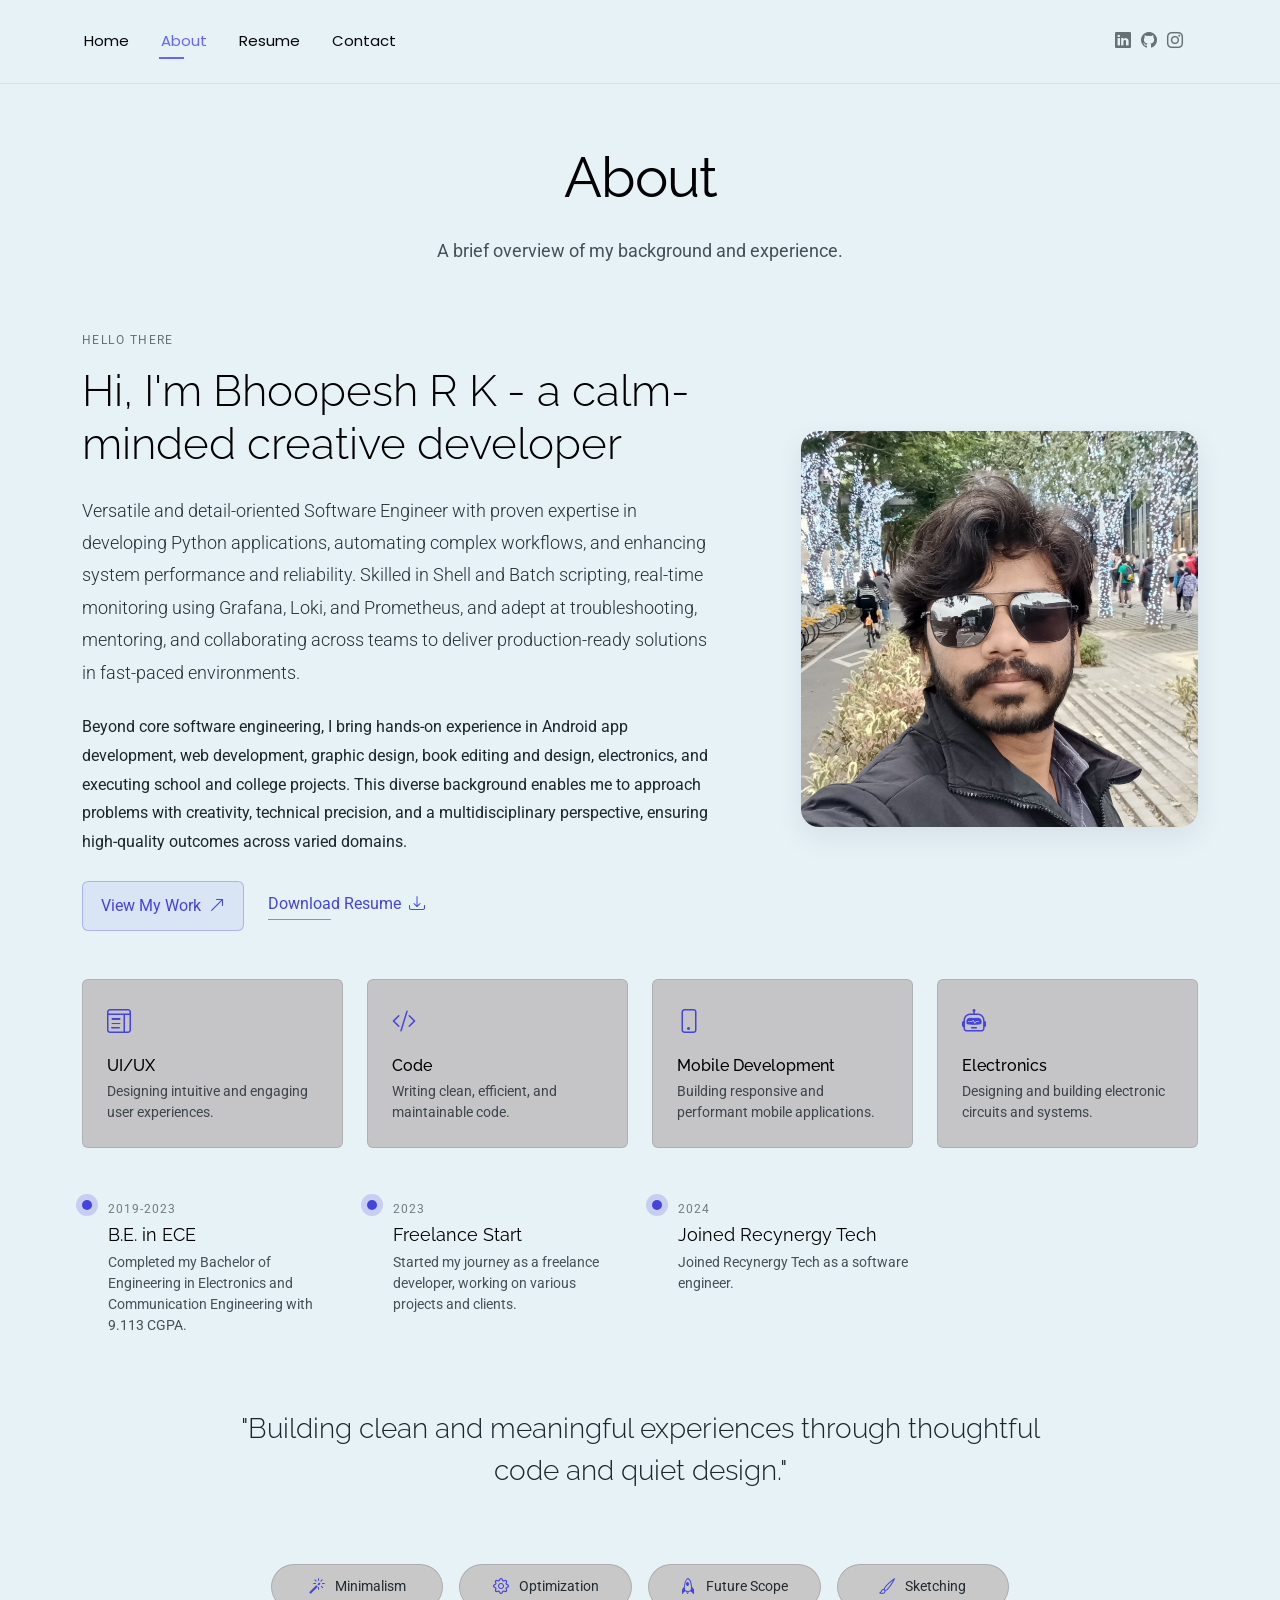
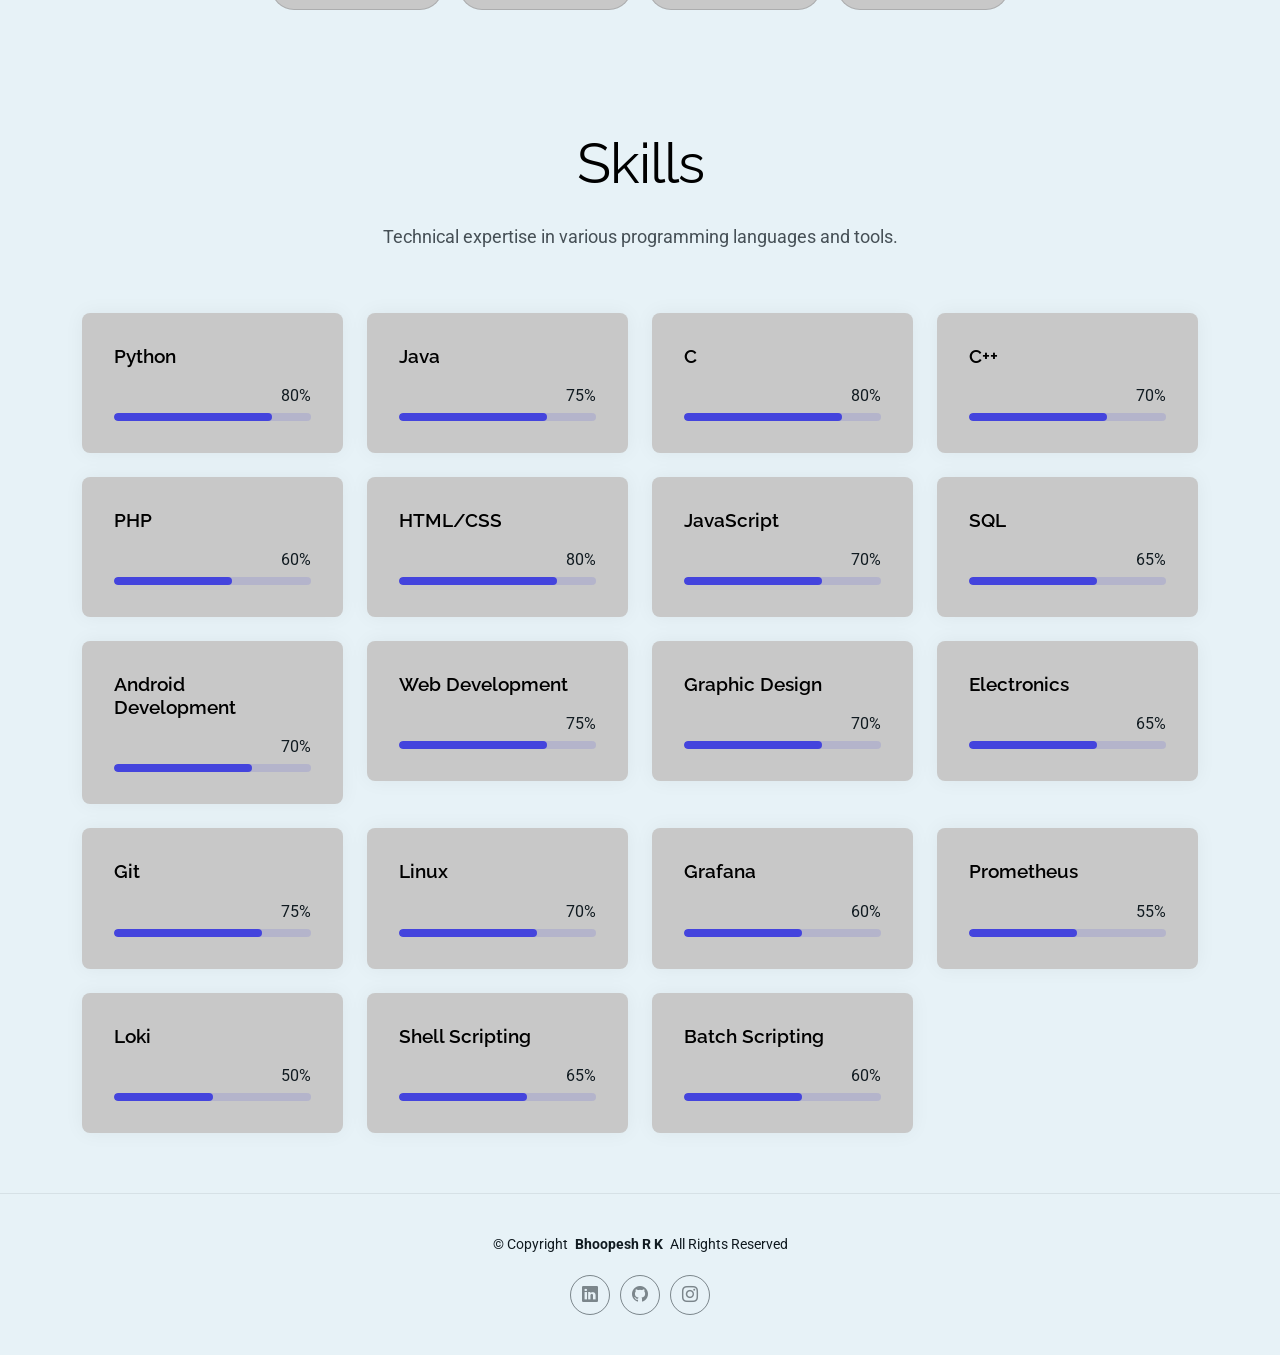
==== about.html @ 716f145d "Add contact, index, about, and resume pages with structured HTML and styling - Created contact.html " ====
<!DOCTYPE html>
<html lang="en">

<head>
	<meta charset="utf-8">
	<meta content="width=device-width, initial-scale=1.0" name="viewport">
	<title>About</title>

	<!-- Favicons -->
	<link href="assets/img/favicon.ico" rel="icon">
	<link href="assets/img/favicon.png" rel="icon">
	<link href="assets/img/apple-touch-icon.png" rel="apple-touch-icon">
	<link href="assets/img/android-chrome-192x192.png" rel="icon">
	<link href="assets/img/android-chrome-512x512.png" rel="icon">
	<link href="assets/img/favicon-16x16.png" rel="icon">
	<link href="assets/img/favicon-32x32.png" rel="icon">

	<!-- Fonts -->
	<link href="https://fonts.googleapis.com" rel="preconnect">
	<link href="https://fonts.gstatic.com" rel="preconnect" crossorigin>
	<link
		href="https://fonts.googleapis.com/css2?family=Roboto:ital,wght@0,100;0,300;0,400;0,500;0,700;0,900;1,100;1,300;1,400;1,500;1,700;1,900&family=Poppins:ital,wght@0,100;0,200;0,300;0,400;0,500;0,600;0,700;0,800;0,900;1,100;1,200;1,300;1,400;1,500;1,600;1,700;1,800;1,900&family=Raleway:ital,wght@0,100;0,200;0,300;0,400;0,500;0,600;0,700;0,800;0,900;1,100;1,200;1,300;1,400;1,500;1,600;1,700;1,800;1,900&display=swap"
		rel="stylesheet">

	<!-- Vendor CSS Files -->
	<link href="assets/vendor/bootstrap/css/bootstrap.min.css" rel="stylesheet">
	<link href="assets/vendor/bootstrap-icons/bootstrap-icons.css" rel="stylesheet">
	<link href="assets/vendor/aos/aos.css" rel="stylesheet">
	<link href="assets/vendor/swiper/swiper-bundle.min.css" rel="stylesheet">
	<link href="assets/vendor/glightbox/css/glightbox.min.css" rel="stylesheet">

	<!-- Main CSS File -->
	<link href="assets/css/main.css" rel="stylesheet">
</head>

<body class="about-page">

	<header id="header" class="header d-flex align-items-center light-background sticky-top">
		<div class="container position-relative d-flex align-items-center justify-content-between">
			<nav id="navmenu" class="navmenu">
				<ul>
					<li><a href="index.html">Home</a></li>
					<li><a href="about.html" class="active">About</a></li>
					<li><a href="resume.html">Resume</a></li>
					<li><a href="contact.html">Contact</a></li>
				</ul>
				<i class="mobile-nav-toggle d-xl-none bi bi-list"></i>
			</nav>

			<div class="header-social-links">
				<a title="LinkedIn" href="https://www.linkedin.com/in/bhoopeshrk/" target="_blank" rel="noopener"><i
						class="bi bi-linkedin"></i></a>
				<a title="GitHub" href="https://github.com/bhoopeshrk" target="_blank" rel="noopener"><i
						class="bi bi-github"></i></a>
				<a title="Instagram" href="https://www.instagram.com/gol_d._bhoopesh/" target="_blank" rel="noopener"><i
						class="bi bi-instagram"></i></a>
			</div>

		</div>
	</header>

	<main class="main">

		<!-- About Section -->
		<section id="about" class="about section">

			<!-- Section Title -->
			<div class="container section-title" data-aos="fade-up">
				<h2>About</h2>
				<p>A brief overview of my background and experience.</p>
			</div><!-- End Section Title -->

			<div class="container" data-aos="fade-up" data-aos-delay="100">

				<!-- Intro + Photo -->
				<div class="row align-items-center justify-content-between gy-5 mb-5">
					<div class="col-lg-7" data-aos="fade-right" data-aos-delay="150">
						<div class="intro-content">
							<span class="eyebrow">Hello there</span>
							<h2 class="headline">Hi, I'm Bhoopesh R K - a calm-minded creative developer
							</h2>
							<p class="lead">
								Versatile and detail-oriented Software Engineer with proven expertise in developing
								Python applications, automating complex workflows, and enhancing system performance and
								reliability. Skilled in Shell and Batch scripting, real-time monitoring using Grafana,
								Loki, and Prometheus, and adept at troubleshooting, mentoring, and collaborating across
								teams to deliver production-ready solutions in fast-paced environments.
							</p>
							<p>
								Beyond core software engineering, I bring hands-on experience in Android app
								development, web development, graphic design, book editing and design, electronics, and
								executing school and college projects. This diverse background enables me to approach
								problems with creativity, technical precision, and a multidisciplinary perspective,
								ensuring high-quality outcomes across varied domains.
							</p>

							<div class="cta-group">
								<a href="portfolio.html" class="btn-ghost">
									View My Work <i class="bi bi-arrow-up-right"></i>
								</a>
								<a href="./assets/Bhoopesh_R_K_Resume_09-06-2025.pdf" target="_blank"
									class="link-underline">
									Download Resume <i class="bi bi-download"></i>
								</a>
							</div>
						</div>
					</div>

					<div class="col-lg-5" data-aos="zoom-in" data-aos-delay="250">
						<figure class="profile-figure text-center text-lg-end">
							<img src="assets/img/profile/profile-square-1.jpeg" alt="Portrait of Bhoopesh R K"
								class="img-fluid profile-photo">
						</figure>
					</div>
				</div>
				<!-- End Intro + Photo -->

				<!-- Skills Grid -->
				<div class="mb-5">
					<div class="row g-4">
						<div class="col-6 col-md-4 col-lg-3" data-aos="fade-up" data-aos-delay="120">
							<div class="skill-item">
								<i class="bi bi-layout-text-window"></i>
								<h3>UI/UX</h3>
								<p>Designing intuitive and engaging user experiences.</p>
							</div>
						</div>
						<div class="col-6 col-md-4 col-lg-3" data-aos="fade-up" data-aos-delay="180">
							<div class="skill-item">
								<i class="bi bi-code-slash"></i>
								<h3>Code</h3>
								<p>Writing clean, efficient, and maintainable code.</p>
							</div>
						</div>
						<div class="col-6 col-md-4 col-lg-3" data-aos="fade-up" data-aos-delay="240">
							<div class="skill-item">
								<i class="bi bi-phone"></i>
								<h3>Mobile Development</h3>
								<p>Building responsive and performant mobile applications.</p>
							</div>
						</div>
						<div class="col-6 col-md-4 col-lg-3" data-aos="fade-up" data-aos-delay="300">
							<div class="skill-item">
								<i class="bi bi-robot"></i>
								<h3>Electronics</h3>
								<p>Designing and building electronic circuits and systems.</p>
							</div>
						</div>
					</div>
				</div>
				<!-- End Skills Grid -->

				<!-- Journey Timeline -->
				<div class="mb-5">
					<div class="row g-4">
						<div class="col-md-6 col-lg-3" data-aos="fade-up" data-aos-delay="120">
							<article class="timeline-item">
								<span class="dot"></span>
								<time>2019-2023</time>
								<h4>B.E. in ECE</h4>
								<p>Completed my Bachelor of Engineering in Electronics and Communication Engineering
									with 9.113 CGPA.</p>
							</article>
						</div>
						<div class="col-md-6 col-lg-3" data-aos="fade-up" data-aos-delay="180">
							<article class="timeline-item">
								<span class="dot"></span>
								<time>2023</time>
								<h4>Freelance Start</h4>
								<p>Started my journey as a freelance developer, working on various projects and clients.
								</p>
							</article>
						</div>
						<div class="col-md-6 col-lg-3" data-aos="fade-up" data-aos-delay="240">
							<article class="timeline-item">
								<span class="dot"></span>
								<time>2024</time>
								<h4>Joined Recynergy Tech</h4>
								<p>Joined Recynergy Tech as a software engineer.</p>
							</article>
						</div>
					</div>
				</div>
				<!-- End Journey Timeline -->

				<!-- Quote -->
				<blockquote class="personal-quote text-center mb-5" data-aos="fade-down" data-aos-delay="200">
					<p>"Building clean and meaningful experiences through thoughtful code and quiet design."</p>
				</blockquote>
				<!-- End Quote -->

				<!-- Fun Facts -->
				<div class="row g-3 justify-content-center">
					<div class="col-6 col-md-3 col-lg-2" data-aos="zoom-in" data-aos-delay="120">
						<div class="fact-pill">
							<i class="bi bi-magic"></i>
							<span>Minimalism</span>
						</div>
					</div>
					<div class="col-6 col-md-3 col-lg-2" data-aos="zoom-in" data-aos-delay="160">
						<div class="fact-pill">
							<i class="bi bi-gear"></i>
							<span>Optimization</span>
						</div>
					</div>
					<div class="col-6 col-md-3 col-lg-2" data-aos="zoom-in" data-aos-delay="200">
						<div class="fact-pill">
							<i class="bi bi-rocket"></i>
							<span>Future Scope</span>
						</div>
					</div>
					<div class="col-6 col-md-3 col-lg-2" data-aos="zoom-in" data-aos-delay="240">
						<div class="fact-pill">
							<i class="bi bi-brush"></i>
							<span>Sketching</span>
						</div>
					</div>
				</div>
				<!-- End Fun Facts -->

			</div>

		</section><!-- /About Section -->

		<!-- Skills Section -->
		<section id="skills" class="skills section">

			<!-- Section Title -->
			<div class="container section-title" data-aos="fade-up">
				<h2>Skills</h2>
				<p>Technical expertise in various programming languages and tools.</p>
			</div><!-- End Section Title -->

			<div class="container" data-aos="fade-up" data-aos-delay="100">

				<div class="row g-4 skills-animation">

					<div class="col-md-6 col-lg-3" data-aos="fade-up" data-aos-delay="100">
						<div class="skill-box">
							<h3>Python</h3>
							<span class="text-end d-block">80%</span>
							<div class="progress">
								<div class="progress-bar" role="progressbar" aria-valuenow="80" aria-valuemin="0"
									aria-valuemax="100">
								</div>
							</div>
						</div>
					</div>

					<div class="col-md-6 col-lg-3" data-aos="fade-up" data-aos-delay="200">
						<div class="skill-box">
							<h3>Java</h3>
							<span class="text-end d-block">75%</span>
							<div class="progress">
								<div class="progress-bar" role="progressbar" aria-valuenow="75" aria-valuemin="0"
									aria-valuemax="100">
								</div>
							</div>
						</div>
					</div>

					<div class="col-md-6 col-lg-3" data-aos="fade-up" data-aos-delay="300">
						<div class="skill-box">
							<h3>C</h3>
							<span class="text-end d-block">80%</span>
							<div class="progress">
								<div class="progress-bar" role="progressbar" aria-valuenow="80" aria-valuemin="0"
									aria-valuemax="100">
								</div>
							</div>
						</div>
					</div>

					<div class="col-md-6 col-lg-3" data-aos="fade-up" data-aos-delay="400">
						<div class="skill-box">
							<h3>C++</h3>
							<span class="text-end d-block">70%</span>
							<div class="progress">
								<div class="progress-bar" role="progressbar" aria-valuenow="70" aria-valuemin="0"
									aria-valuemax="100">
								</div>
							</div>
						</div>
					</div>

					<div class="col-md-6 col-lg-3" data-aos="fade-up" data-aos-delay="500">
						<div class="skill-box">
							<h3>PHP</h3>
							<span class="text-end d-block">60%</span>
							<div class="progress">
								<div class="progress-bar" role="progressbar" aria-valuenow="60" aria-valuemin="0"
									aria-valuemax="100">
								</div>
							</div>
						</div>
					</div>

					<div class="col-md-6 col-lg-3" data-aos="fade-up" data-aos-delay="600">
						<div class="skill-box">
							<h3>HTML/CSS</h3>
							<span class="text-end d-block">80%</span>
							<div class="progress">
								<div class="progress-bar" role="progressbar" aria-valuenow="80" aria-valuemin="0"
									aria-valuemax="100">
								</div>
							</div>
						</div>
					</div>

					<div class="col-md-6 col-lg-3" data-aos="fade-up" data-aos-delay="700">
						<div class="skill-box">
							<h3>JavaScript</h3>
							<span class="text-end d-block">70%</span>
							<div class="progress">
								<div class="progress-bar" role="progressbar" aria-valuenow="70" aria-valuemin="0"
									aria-valuemax="100">
								</div>
							</div>
						</div>
					</div>

					<div class="col-md-6 col-lg-3" data-aos="fade-up" data-aos-delay="800">
						<div class="skill-box">
							<h3>SQL</h3>
							<span class="text-end d-block">65%</span>
							<div class="progress">
								<div class="progress-bar" role="progressbar" aria-valuenow="65" aria-valuemin="0"
									aria-valuemax="100">
								</div>
							</div>
						</div>
					</div>

					<div class="col-md-6 col-lg-3" data-aos="fade-up" data-aos-delay="900">
						<div class="skill-box">
							<h3>Android Development</h3>
							<span class="text-end d-block">70%</span>
							<div class="progress">
								<div class="progress-bar" role="progressbar" aria-valuenow="70" aria-valuemin="0"
									aria-valuemax="100">
								</div>
							</div>
						</div>
					</div>

					<div class="col-md-6 col-lg-3" data-aos="fade-up" data-aos-delay="1000">
						<div class="skill-box">
							<h3>Web Development</h3>
							<span class="text-end d-block">75%</span>
							<div class="progress">
								<div class="progress-bar" role="progressbar" aria-valuenow="75" aria-valuemin="0"
									aria-valuemax="100">
								</div>
							</div>
						</div>
					</div>

					<div class="col-md-6 col-lg-3" data-aos="fade-up" data-aos-delay="1100">
						<div class="skill-box">
							<h3>Graphic Design</h3>
							<span class="text-end d-block">70%</span>
							<div class="progress">
								<div class="progress-bar" role="progressbar" aria-valuenow="70" aria-valuemin="0"
									aria-valuemax="100">
								</div>
							</div>
						</div>
					</div>

					<div class="col-md-6 col-lg-3" data-aos="fade-up" data-aos-delay="1200">
						<div class="skill-box">
							<h3>Electronics</h3>
							<span class="text-end d-block">65%</span>
							<div class="progress">
								<div class="progress-bar" role="progressbar" aria-valuenow="65" aria-valuemin="0"
									aria-valuemax="100">
								</div>
							</div>
						</div>
					</div>

					<div class="col-md-6 col-lg-3" data-aos="fade-up" data-aos-delay="1300">
						<div class="skill-box">
							<h3>Git</h3>
							<span class="text-end d-block">75%</span>
							<div class="progress">
								<div class="progress-bar" role="progressbar" aria-valuenow="75" aria-valuemin="0"
									aria-valuemax="100">
								</div>
							</div>
						</div>
					</div>

					<div class="col-md-6 col-lg-3" data-aos="fade-up" data-aos-delay="1400">
						<div class="skill-box">
							<h3>Linux</h3>
							<span class="text-end d-block">70%</span>
							<div class="progress">
								<div class="progress-bar" role="progressbar" aria-valuenow="70" aria-valuemin="0"
									aria-valuemax="100">
								</div>
							</div>
						</div>
					</div>

					<div class="col-md-6 col-lg-3" data-aos="fade-up" data-aos-delay="1500">
						<div class="skill-box">
							<h3>Grafana</h3>
							<span class="text-end d-block">60%</span>
							<div class="progress">
								<div class="progress-bar" role="progressbar" aria-valuenow="60" aria-valuemin="0"
									aria-valuemax="100">
								</div>
							</div>
						</div>
					</div>

					<div class="col-md-6 col-lg-3" data-aos="fade-up" data-aos-delay="1600">
						<div class="skill-box">
							<h3>Prometheus</h3>
							<span class="text-end d-block">55%</span>
							<div class="progress">
								<div class="progress-bar" role="progressbar" aria-valuenow="55" aria-valuemin="0"
									aria-valuemax="100">
								</div>
							</div>
						</div>
					</div>

					<div class="col-md-6 col-lg-3" data-aos="fade-up" data-aos-delay="1700">
						<div class="skill-box">
							<h3>Loki</h3>
							<span class="text-end d-block">50%</span>
							<div class="progress">
								<div class="progress-bar" role="progressbar" aria-valuenow="50" aria-valuemin="0"
									aria-valuemax="100">
								</div>
							</div>
						</div>
					</div>

					<div class="col-md-6 col-lg-3" data-aos="fade-up" data-aos-delay="1800">
						<div class="skill-box">
							<h3>Shell Scripting</h3>
							<span class="text-end d-block">65%</span>
							<div class="progress">
								<div class="progress-bar" role="progressbar" aria-valuenow="65" aria-valuemin="0"
									aria-valuemax="100">
								</div>
							</div>
						</div>
					</div>

					<div class="col-md-6 col-lg-3" data-aos="fade-up" data-aos-delay="1900">
						<div class="skill-box">
							<h3>Batch Scripting</h3>
							<span class="text-end d-block">60%</span>
							<div class="progress">
								<div class="progress-bar" role="progressbar" aria-valuenow="60" aria-valuemin="0"
									aria-valuemax="100">
								</div>
							</div>
						</div>
					</div>

				</div>

			</div>

		</section><!-- /Skills Section -->

	</main>

	<footer id="footer" class="footer">

		<div class="container">
			<div class="copyright text-center ">
				<p>© <span>Copyright</span> <strong class="px-1 sitename">Bhoopesh R K</strong> <span>All Rights
						Reserved<br></span>
				</p>
			</div>
			<div class="social-links d-flex justify-content-center">
				<a title="LinkedIn" href="https://www.linkedin.com/in/bhoopeshrk/" target="_blank" rel="noopener"><i
						class="bi bi-linkedin"></i></a>
				<a title="GitHub" href="https://github.com/bhoopeshrk" target="_blank" rel="noopener"><i
						class="bi bi-github"></i></a>
				<a title="Instagram" href="https://www.instagram.com/gol_d._bhoopesh/" target="_blank" rel="noopener"><i
						class="bi bi-instagram"></i></a>
			</div>
		</div>

	</footer>

	<!-- Scroll Top -->
	<a href="#" id="scroll-top" class="scroll-top d-flex align-items-center justify-content-center"><i
			class="bi bi-arrow-up-short"></i></a>

	<!-- Preloader -->
	<div id="preloader"></div>

	<!-- Vendor JS Files -->
	<script src="assets/vendor/bootstrap/js/bootstrap.bundle.min.js"></script>
	<script src="assets/vendor/php-email-form/validate.js"></script>
	<script src="assets/vendor/aos/aos.js"></script>
	<script src="assets/vendor/typed.js/typed.umd.js"></script>
	<script src="assets/vendor/waypoints/noframework.waypoints.js"></script>
	<script src="assets/vendor/purecounter/purecounter_vanilla.js"></script>
	<script src="assets/vendor/swiper/swiper-bundle.min.js"></script>
	<script src="assets/vendor/imagesloaded/imagesloaded.pkgd.min.js"></script>
	<script src="assets/vendor/isotope-layout/isotope.pkgd.min.js"></script>
	<script src="assets/vendor/glightbox/js/glightbox.min.js"></script>

	<!-- Main JS File -->
	<script src="assets/js/main.js"></script>

</body>

</html>
---- assets/css/main.css ----
/* Fonts */
:root {
	--default-font: "Roboto", system-ui, -apple-system, "Segoe UI", Roboto, "Helvetica Neue", Arial, "Noto Sans", "Liberation Sans", sans-serif, "Apple Color Emoji", "Segoe UI Emoji", "Segoe UI Symbol", "Noto Color Emoji";
	--heading-font: "Raleway", sans-serif;
	--nav-font: "Poppins", sans-serif;
}

/* Global Colors - The following color variables are used throughout the website. Updating them here will change the color scheme of the entire website */
:root {
	--background-color: #e7f2f7;
	/* Background color for the entire website, including individual sections */
	--default-color: #101a20;
	/* Default color used for the majority of the text content across the entire website */
	--heading-color: #000000;
	/* Color for headings, subheadings and title throughout the website */
	--accent-color: #4444dd;
	/* Accent color that represents your brand on the website. It's used for buttons, links, and other elements that need to stand out */
	--surface-color: #c8c8c8;
	/* The surface color is used as a background of boxed elements within sections, such as cards, icon boxes, or other elements that require a visual separation from the global background. */
	--contrast-color: #ffffff;
	/* Contrast color for text, ensuring readability against backgrounds of accent, heading, or default colors. */
}

/* Nav Menu Colors - The following color variables are used specifically for the navigation menu. They are separate from the global colors to allow for more customization options */
:root {
	--nav-color: #070707;
	/* The default color of the main navmenu links */
	--nav-hover-color: #6666ff;
	/* Applied to main navmenu links when they are hovered over or active */
	--nav-mobile-background-color: #e7f2f7;
	/* Used as the background color for mobile navigation menu */
	--nav-dropdown-background-color: #c8c8c8;
	/* Used as the background color for dropdown items that appear when hovering over primary navigation items */
	--nav-dropdown-color: #213642;
	/* Used for navigation links of the dropdown items in the navigation menu. */
	--nav-dropdown-hover-color: #6666ff;
	/* Similar to --nav-hover-color, this color is applied to dropdown navigation links when they are hovered over. */
}

/* Color Presets - These classes override global colors when applied to any section or element, providing reuse of the sam color scheme. */

.light-background {
	--background-color: #6a8ca0;
	--surface-color: #bbced8;
}

.dark-background {
	--background-color: #0b1419;
	--default-color: #ffffff;
	--heading-color: #ffffff;
	--surface-color: #252525;
	--contrast-color: #ffffff;
}

/* Smooth scroll */
:root {
	scroll-behavior: smooth;
}

/*--------------------------------------------------------------
# General Styling & Shared Classes
--------------------------------------------------------------*/
body {
	color: var(--default-color);
	background-color: var(--background-color);
	font-family: var(--default-font);
}

a {
	color: var(--accent-color);
	text-decoration: none;
	transition: 0.3s;
}

a:hover {
	color: color-mix(in srgb, var(--accent-color), transparent 25%);
	text-decoration: none;
}

h1,
h2,
h3,
h4,
h5,
h6 {
	color: var(--heading-color);
	font-family: var(--heading-font);
}

/* PHP Email Form Messages
------------------------------*/
.php-email-form .error-message {
	display: none;
	background: #df1529;
	color: #ffffff;
	text-align: left;
	padding: 15px;
	margin-bottom: 24px;
	font-weight: 600;
}

.php-email-form .sent-message {
	display: none;
	color: #ffffff;
	background: #059652;
	text-align: center;
	padding: 15px;
	margin-bottom: 24px;
	font-weight: 600;
}

.php-email-form .loading {
	display: none;
	background: var(--surface-color);
	text-align: center;
	padding: 15px;
	margin-bottom: 24px;
}

.php-email-form .loading:before {
	content: "";
	display: inline-block;
	border-radius: 50%;
	width: 24px;
	height: 24px;
	margin: 0 10px -6px 0;
	border: 3px solid var(--accent-color);
	border-top-color: var(--surface-color);
	animation: php-email-form-loading 1s linear infinite;
}

@keyframes php-email-form-loading {
	0% {
		transform: rotate(0deg);
	}

	100% {
		transform: rotate(360deg);
	}
}

/*--------------------------------------------------------------
# Global Header
--------------------------------------------------------------*/
.header {
	--background-color: rgba(255, 255, 255, 0);
	color: var(--default-color);
	background-color: var(--background-color);
	padding: 15px 0;
	transition: all 0.5s;
	z-index: 997;
	border-bottom: 1px solid color-mix(in srgb, var(--default-color), transparent 92%);
}

.header .logo {
	line-height: 1;
}

.header .logo img {
	max-height: 36px;
	margin-right: 8px;
}

.header .logo h1 {
	font-size: 32px;
	margin: 0;
	font-weight: 400;
	color: var(--heading-color);
}

.header .header-social-links {
	padding-right: 15px;
}

.header .header-social-links a {
	color: color-mix(in srgb, var(--default-color), transparent 40%);
	padding-left: 6px;
	display: inline-block;
	transition: 0.3s;
	font-size: 16px;
}

.header .header-social-links a:hover {
	color: var(--default-color);
}

.header .header-social-links a i {
	line-height: 0px;
}

@media (max-width: 1200px) {
	.header .logo {
		order: 1;
	}

	.header .header-social-links {
		order: 2;
	}

	.header .navmenu {
		order: 3;
	}
}

/* Global Header on Scroll
------------------------------*/
.scrolled .header {
	--background-color: rgba(198, 208, 214, 1);
}

/*--------------------------------------------------------------
# Navigation Menu
--------------------------------------------------------------*/
/* Desktop Navigation */
@media (min-width: 1200px) {
	.navmenu {
		padding: 0;
	}

	.navmenu ul {
		margin: 0;
		padding: 0;
		display: flex;
		list-style: none;
		align-items: center;
	}

	.navmenu li {
		position: relative;
	}

	.navmenu>ul>li {
		white-space: nowrap;
		padding: 15px 28px 15px 0;
	}

	.navmenu>ul>li:last-child {
		padding-right: 0;
	}

	.navmenu a,
	.navmenu a:focus {
		color: var(--nav-color);
		font-size: 15px;
		padding: 0 2px;
		font-family: var(--nav-font);
		font-weight: 400;
		display: flex;
		align-items: center;
		justify-content: space-between;
		white-space: nowrap;
		transition: 0.3s;
		position: relative;
	}

	.navmenu a i,
	.navmenu a:focus i {
		font-size: 12px;
		line-height: 0;
		margin-left: 5px;
		transition: 0.3s;
	}

	.navmenu>ul>li>a:before {
		content: "";
		position: absolute;
		height: 2px;
		bottom: -6px;
		left: 0;
		background-color: var(--nav-hover-color);
		visibility: hidden;
		width: 0px;
		transition: all 0.3s ease-in-out 0s;
	}

	.navmenu a:hover:before,
	.navmenu li:hover>a:before,
	.navmenu .active:before {
		visibility: visible;
		width: 25px;
	}

	.navmenu li:hover>a,
	.navmenu .active,
	.navmenu .active:focus {
		color: var(--nav-hover-color);
	}

	.navmenu .dropdown ul {
		margin: 0;
		padding: 10px 0;
		background: var(--nav-dropdown-background-color);
		display: block;
		position: absolute;
		visibility: hidden;
		left: -5px;
		top: 130%;
		opacity: 0;
		transition: 0.3s;
		border-radius: 4px;
		z-index: 99;
		box-shadow: 0px 0px 30px rgba(210, 208, 208, 0.1);
	}

	.navmenu .dropdown ul li {
		min-width: 200px;
	}

	.navmenu .dropdown ul a {
		padding: 10px 20px;
		font-size: 15px;
		text-transform: none;
		color: var(--nav-dropdown-color);
	}

	.navmenu .dropdown ul a i {
		font-size: 12px;
	}

	.navmenu .dropdown ul a:hover,
	.navmenu .dropdown ul .active:hover,
	.navmenu .dropdown ul li:hover>a {
		color: var(--nav-dropdown-hover-color);
	}

	.navmenu .dropdown:hover>ul {
		opacity: 1;
		top: 100%;
		visibility: visible;
	}

	.navmenu .dropdown .dropdown ul {
		top: 0;
		left: -90%;
		visibility: hidden;
	}

	.navmenu .dropdown .dropdown:hover>ul {
		opacity: 1;
		top: 0;
		left: -100%;
		visibility: visible;
	}
}

/* Mobile Navigation */
@media (max-width: 1199px) {
	.mobile-nav-toggle {
		color: var(--nav-color);
		font-size: 28px;
		line-height: 0;
		margin-right: 10px;
		cursor: pointer;
		transition: color 0.3s;
	}

	.navmenu {
		padding: 0;
		z-index: 9997;
	}

	.navmenu ul {
		display: none;
		list-style: none;
		position: absolute;
		inset: 60px 20px 20px 20px;
		padding: 10px 0;
		margin: 0;
		border-radius: 6px;
		background-color: var(--nav-mobile-background-color);
		border: 1px solid color-mix(in srgb, var(--default-color), transparent 90%);
		box-shadow: none;
		overflow-y: auto;
		transition: 0.3s;
		z-index: 9998;
	}

	.navmenu a,
	.navmenu a:focus {
		color: var(--nav-dropdown-color);
		padding: 10px 20px;
		font-family: var(--nav-font);
		font-size: 17px;
		font-weight: 500;
		display: flex;
		align-items: center;
		justify-content: space-between;
		white-space: nowrap;
		transition: 0.3s;
	}

	.navmenu a i,
	.navmenu a:focus i {
		font-size: 12px;
		line-height: 0;
		margin-left: 5px;
		width: 30px;
		height: 30px;
		display: flex;
		align-items: center;
		justify-content: center;
		border-radius: 50%;
		transition: 0.3s;
		background-color: color-mix(in srgb, var(--accent-color), transparent 90%);
	}

	.navmenu a i:hover,
	.navmenu a:focus i:hover {
		background-color: var(--accent-color);
		color: var(--contrast-color);
	}

	.navmenu a:hover,
	.navmenu .active,
	.navmenu .active:focus {
		color: var(--nav-dropdown-hover-color);
	}

	.navmenu .active i,
	.navmenu .active:focus i {
		background-color: var(--accent-color);
		color: var(--contrast-color);
		transform: rotate(180deg);
	}

	.navmenu .dropdown ul {
		position: static;
		display: none;
		z-index: 99;
		padding: 10px 0;
		margin: 10px 20px;
		background-color: var(--nav-dropdown-background-color);
		transition: all 0.5s ease-in-out;
	}

	.navmenu .dropdown ul ul {
		background-color: rgba(33, 37, 41, 0.1);
	}

	.navmenu .dropdown>.dropdown-active {
		display: block;
		background-color: rgba(33, 37, 41, 0.03);
	}

	.mobile-nav-active {
		overflow: hidden;
	}

	.mobile-nav-active .mobile-nav-toggle {
		color: #fff;
		position: absolute;
		font-size: 32px;
		top: 15px;
		right: 15px;
		margin-right: 0;
		z-index: 9999;
	}

	.mobile-nav-active .navmenu {
		position: fixed;
		overflow: hidden;
		inset: 0;
		background: rgba(33, 37, 41, 0.8);
		transition: 0.3s;
	}

	.mobile-nav-active .navmenu>ul {
		display: block;
	}
}

/*--------------------------------------------------------------
# Global Footer
--------------------------------------------------------------*/
.footer {
	color: var(--default-color);
	background-color: var(--background-color);
	font-size: 14px;
	padding: 40px 0;
	position: relative;
	border-top: 1px solid color-mix(in srgb, var(--default-color), transparent 92%);
}

.footer .copyright p {
	margin-bottom: 0;
}

.footer .social-links {
	margin-top: 20px;
}

.footer .social-links a {
	display: flex;
	align-items: center;
	justify-content: center;
	width: 40px;
	height: 40px;
	border-radius: 50%;
	border: 1px solid color-mix(in srgb, var(--default-color), transparent 50%);
	font-size: 16px;
	color: color-mix(in srgb, var(--default-color), transparent 50%);
	margin: 0 5px;
	transition: 0.3s;
}

.footer .social-links a:hover {
	color: var(--accent-color);
	border-color: var(--accent-color);
}

.footer .credits {
	margin-top: 10px;
	font-size: 13px;
	text-align: center;
}

/*--------------------------------------------------------------
# Preloader
--------------------------------------------------------------*/
#preloader {
	position: fixed;
	inset: 0;
	z-index: 9999;
	overflow: hidden;
	background-color: var(--background-color);
	transition: all 0.6s ease-out;
	width: 100%;
	height: 100vh;
}

#preloader:before,
#preloader:after {
	content: "";
	position: absolute;
	border: 4px solid var(--accent-color);
	border-radius: 50%;
	animation: animate-preloader 2s cubic-bezier(0, 0.2, 0.8, 1) infinite;
}

#preloader:after {
	animation-delay: -0.5s;
}

@keyframes animate-preloader {
	0% {
		width: 10px;
		height: 10px;
		top: calc(50% - 5px);
		left: calc(50% - 5px);
		opacity: 1;
	}

	100% {
		width: 72px;
		height: 72px;
		top: calc(50% - 36px);
		left: calc(50% - 36px);
		opacity: 0;
	}
}

/*--------------------------------------------------------------
# Scroll Top Button
--------------------------------------------------------------*/
.scroll-top {
	position: fixed;
	visibility: hidden;
	opacity: 0;
	right: 15px;
	bottom: -15px;
	z-index: 99999;
	background-color: var(--accent-color);
	width: 44px;
	height: 44px;
	border-radius: 50px;
	transition: all 0.4s;
}

.scroll-top i {
	font-size: 24px;
	color: var(--contrast-color);
	line-height: 0;
}

.scroll-top:hover {
	background-color: color-mix(in srgb, var(--accent-color), transparent 20%);
	color: var(--contrast-color);
}

.scroll-top.active {
	visibility: visible;
	opacity: 1;
	bottom: 15px;
}

/*--------------------------------------------------------------
# Disable aos animation delay on mobile devices
--------------------------------------------------------------*/
@media screen and (max-width: 768px) {
	[data-aos-delay] {
		transition-delay: 0 !important;
	}
}

/*--------------------------------------------------------------
# Global Page Titles & Breadcrumbs
--------------------------------------------------------------*/
.page-title {
	color: var(--default-color);
	background-color: var(--background-color);
	position: relative;
}

.page-title .heading {
	padding: 80px 0;
	border-top: 1px solid color-mix(in srgb, var(--default-color), transparent 90%);
}

.page-title .heading h1 {
	font-size: 38px;
	font-weight: 700;
}

.page-title nav {
	background-color: color-mix(in srgb, var(--default-color), transparent 96%);
	padding: 20px 0;
}

.page-title nav ol {
	display: flex;
	flex-wrap: wrap;
	list-style: none;
	padding: 0;
	margin: 0;
	font-size: 16px;
	font-weight: 400;
}

.page-title nav ol li+li {
	padding-left: 10px;
}

.page-title nav ol li+li::before {
	content: "/";
	display: inline-block;
	padding-right: 10px;
	color: color-mix(in srgb, var(--default-color), transparent 70%);
}

/*--------------------------------------------------------------
# Global Sections
--------------------------------------------------------------*/
section,
.section {
	color: var(--default-color);
	background-color: var(--background-color);
	padding: 60px 0;
	scroll-margin-top: 100px;
	overflow: clip;
}

@media (max-width: 1199px) {

	section,
	.section {
		scroll-margin-top: 66px;
	}
}

/*--------------------------------------------------------------
# Global Section Titles
--------------------------------------------------------------*/
.section-title {
	text-align: center;
	padding-bottom: 60px;
	position: relative;
}

.section-title h2 {
	font-size: 3.5rem;
	font-weight: 400;
	line-height: 1.2;
	color: var(--heading-color);
	margin-bottom: 1.5rem;
	letter-spacing: -1px;
}

@media (max-width: 768px) {
	.section-title h2 {
		font-size: 2.5rem;
	}
}

.section-title p {
	font-size: 1.125rem;
	line-height: 1.8;
	color: color-mix(in srgb, var(--default-color), transparent 25%);
	max-width: 900px;
	margin: 0 auto;
	text-wrap: balance;
}

/*--------------------------------------------------------------
# Hero Section
--------------------------------------------------------------*/
.hero {
	padding: 80px 0;
	min-height: 100vh;
	display: flex;
	align-items: center;
}

.hero .hero-content h1 {
	font-size: 3.5rem;
	font-weight: 700;
	margin-bottom: 1rem;
	line-height: 1.2;
}

.hero .hero-content h1 .highlight {
	color: var(--accent-color);
	position: relative;
}

.hero .hero-content h1 .highlight::after {
	content: "";
	position: absolute;
	bottom: 0;
	left: 0;
	width: 100%;
	height: 3px;
	background: linear-gradient(90deg, var(--accent-color), color-mix(in srgb, var(--accent-color), transparent 50%));
	border-radius: 2px;
}

@media (max-width: 768px) {
	.hero .hero-content h1 {
		font-size: 2.5rem;
	}
}

.hero .hero-content h2 {
	font-size: 1.5rem;
	font-weight: 400;
	margin-bottom: 2rem;
	color: color-mix(in srgb, var(--default-color), transparent 20%);
}

.hero .hero-content h2 .typed {
	color: var(--accent-color);
	font-weight: 600;
}

@media (max-width: 768px) {
	.hero .hero-content h2 {
		font-size: 1.25rem;
	}
}

.hero .hero-content p {
	font-size: 1.1rem;
	line-height: 1.6;
	margin-bottom: 2.5rem;
	color: color-mix(in srgb, var(--default-color), transparent 30%);
}

.hero .hero-actions {
	display: flex;
	gap: 1rem;
	margin-bottom: 3rem;
}

.hero .hero-actions .btn {
	padding: 12px 30px;
	border-radius: 50px;
	font-weight: 600;
	text-decoration: none;
	transition: all 0.3s ease;
	border: 2px solid;
}

.hero .hero-actions .btn.btn-primary {
	background: var(--accent-color);
	color: var(--contrast-color);
	border-color: var(--accent-color);
}

.hero .hero-actions .btn.btn-primary:hover {
	background: color-mix(in srgb, var(--accent-color), black 15%);
	border-color: color-mix(in srgb, var(--accent-color), black 15%);
	transform: translateY(-2px);
}

.hero .hero-actions .btn.btn-outline {
	background: transparent;
	color: var(--accent-color);
	border-color: var(--accent-color);
}

.hero .hero-actions .btn.btn-outline:hover {
	transform: translateY(-2px);
}

@media (max-width: 576px) {
	.hero .hero-actions {
		flex-direction: column;
	}

	.hero .hero-actions .btn {
		text-align: center;
	}
}

.hero .social-links {
	display: flex;
	gap: 1rem;
}

.hero .social-links a {
	width: 45px;
	height: 45px;
	background: var(--surface-color);
	border-radius: 50%;
	display: flex;
	align-items: center;
	justify-content: center;
	color: var(--default-color);
	font-size: 1.2rem;
	transition: all 0.3s ease;
}

.hero .social-links a:hover {
	background: var(--accent-color);
	color: var(--contrast-color);
	transform: translateY(-3px);
	box-shadow: 0 8px 25px color-mix(in srgb, var(--accent-color), transparent 70%);
}

.hero .hero-image {
	position: relative;
}

.hero .hero-image .image-wrapper {
	position: relative;
	max-width: 450px;
	margin: 0 auto;
}

.hero .hero-image .image-wrapper img {
	border-radius: 20px;
	box-shadow: 0 5px 15px color-mix(in srgb, var(--default-color), transparent 95%);
	transition: transform 0.3s ease;
}

.hero .hero-image .image-wrapper img:hover {
	transform: scale(1.02);
}

.hero .hero-image .floating-elements {
	position: absolute;
	top: 0;
	left: 0;
	right: 0;
	bottom: 0;
	pointer-events: none;
}

.hero .hero-image .floating-elements .floating-card {
	position: absolute;
	background: var(--surface-color);
	padding: 15px 20px;
	border-radius: 15px;
	box-shadow: 0 10px 30px color-mix(in srgb, var(--default-color), transparent 90%);
	display: flex;
	align-items: center;
	gap: 10px;
	font-weight: 600;
	animation: float 3s ease-in-out infinite;
}

.hero .hero-image .floating-elements .floating-card i {
	font-size: 1.5rem;
	color: var(--accent-color);
}

.hero .hero-image .floating-elements .floating-card.design {
	top: 10%;
	right: -10%;
	animation-delay: 0s;
}

.hero .hero-image .floating-elements .floating-card.code {
	bottom: 30%;
	left: -15%;
	animation-delay: 1s;
}

.hero .hero-image .floating-elements .floating-card.creativity {
	top: 60%;
	right: -5%;
	animation-delay: 2s;
}

@media (max-width: 992px) {
	.hero .hero-image .floating-elements .floating-card {
		display: none;
	}
}

@keyframes float {

	0%,
	100% {
		transform: translateY(0px);
	}

	50% {
		transform: translateY(-10px);
	}
}

@media (max-width: 992px) {
	.hero .hero-content {
		text-align: center;
		margin-bottom: 3rem;
	}
}

/*--------------------------------------------------------------
# About Section
--------------------------------------------------------------*/
.about .intro-content .eyebrow {
	display: inline-block;
	letter-spacing: 0.12em;
	text-transform: uppercase;
	font-size: 12px;
	color: color-mix(in srgb, var(--default-color), transparent 40%);
	margin-bottom: 16px;
}

.about .intro-content .headline {
	font-family: var(--heading-font);
	font-weight: 300;
	line-height: 1.2;
	font-size: clamp(28px, 4vw, 44px);
	margin: 0 0 24px 0;
}

.about .intro-content .lead {
	font-size: 18px;
	line-height: 1.8;
	color: color-mix(in srgb, var(--default-color), transparent 10%);
	margin-bottom: 24px;
}

.about .intro-content p {
	line-height: 1.8;
	margin-bottom: 24px;
	color: color-mix(in srgb, var(--default-color), transparent 5%);
}

.about .intro-content .cta-group {
	display: flex;
	gap: 24px;
	align-items: center;
	margin-top: 24px;
}

.about .intro-content .cta-group .btn-ghost {
	display: inline-flex;
	align-items: center;
	gap: 8px;
	padding: 12px 18px;
	border-radius: 6px;
	color: var(--accent-color);
	background: color-mix(in srgb, var(--accent-color), transparent 92%);
	border: 1px solid color-mix(in srgb, var(--accent-color), transparent 70%);
	transition: 0.3s ease-in-out;
}

.about .intro-content .cta-group .btn-ghost:hover,
.about .intro-content .cta-group .btn-ghost:focus {
	color: var(--contrast-color);
	background: var(--accent-color);
	border-color: var(--accent-color);
	outline: none;
	box-shadow: 0 0 0 3px color-mix(in srgb, var(--accent-color), transparent 70%);
}

.about .intro-content .cta-group .link-underline {
	display: inline-flex;
	align-items: center;
	gap: 8px;
	position: relative;
	color: var(--accent-color);
	padding-bottom: 4px;
	transition: 0.3s ease-in-out;
}

.about .intro-content .cta-group .link-underline::after {
	content: "";
	position: absolute;
	left: 0;
	right: 0;
	bottom: 0;
	height: 1px;
	background: color-mix(in srgb, var(--accent-color), transparent 40%);
	transform: scaleX(0.4);
	transform-origin: left;
	transition: 0.3s ease-in-out;
}

.about .intro-content .cta-group .link-underline:hover,
.about .intro-content .cta-group .link-underline:focus {
	color: color-mix(in srgb, var(--accent-color), transparent 10%);
	outline: none;
}

.about .intro-content .cta-group .link-underline:hover::after,
.about .intro-content .cta-group .link-underline:focus::after {
	transform: scaleX(1);
}

.about .profile-figure {
	margin: 0;
}

.about .profile-figure .profile-photo {
	width: 88%;
	max-width: 440px;
	border-radius: 18px;
	box-shadow: 0 10px 30px color-mix(in srgb, var(--default-color), transparent 92%);
	transform: translateY(0);
	transition: transform 0.3s ease-in-out;
}

.about .profile-figure .profile-caption {
	margin-top: 24px;
	display: flex;
	align-items: center;
	justify-content: center;
}

.about .profile-figure .profile-caption .meta {
	font-size: 14px;
	color: color-mix(in srgb, var(--default-color), transparent 20%);
}

.about .profile-figure .profile-caption .meta .funfact {
	font-size: 13px;
	margin-top: 4px;
	color: color-mix(in srgb, var(--default-color), transparent 35%);
}

.about .profile-figure:hover .profile-photo {
	transform: translateY(-4px);
}

.about .skill-item {
	padding: 24px;
	border-radius: 6px;
	transition: 0.3s ease-in-out;
	background: color-mix(in srgb, var(--surface-color), var(--accent-color) 2%);
	border: 1px solid color-mix(in srgb, var(--default-color), transparent 88%);
	height: 100%;
}

.about .skill-item i {
	font-size: 24px;
	color: var(--accent-color);
	margin-bottom: 16px;
	display: inline-block;
}

.about .skill-item h3 {
	font-size: 16px;
	margin-bottom: 6px;
	font-weight: 500;
}

.about .skill-item p {
	margin: 0;
	font-size: 14px;
	color: color-mix(in srgb, var(--default-color), transparent 25%);
}

.about .skill-item:hover {
	transform: translateY(-3px);
	border-color: color-mix(in srgb, var(--accent-color), transparent 60%);
	box-shadow: 0 10px 30px color-mix(in srgb, var(--default-color), transparent 92%);
}

.about .timeline-item {
	position: relative;
	padding-left: 26px;
}

.about .timeline-item time {
	display: inline-block;
	font-size: 12px;
	letter-spacing: 0.08em;
	text-transform: uppercase;
	color: color-mix(in srgb, var(--default-color), transparent 45%);
	margin-bottom: 6px;
}

.about .timeline-item h4 {
	font-size: 18px;
	font-weight: 400;
	margin: 0 0 6px;
}

.about .timeline-item p {
	font-size: 14px;
	color: color-mix(in srgb, var(--default-color), transparent 25%);
	margin: 0;
}

.about .timeline-item .dot {
	position: absolute;
	left: 0;
	top: 4px;
	width: 10px;
	height: 10px;
	border-radius: 50%;
	background: var(--accent-color);
	box-shadow: 0 0 0 6px color-mix(in srgb, var(--accent-color), transparent 80%);
}

.about .personal-quote {
	padding: 24px 0;
}

.about .personal-quote p {
	font-family: var(--heading-font);
	font-weight: 300;
	font-size: clamp(20px, 3vw, 28px);
	line-height: 1.5;
	color: color-mix(in srgb, var(--default-color), transparent 5%);
	margin: 0 auto;
	max-width: 800px;
}

.about .fact-pill {
	display: flex;
	align-items: center;
	justify-content: center;
	gap: 10px;
	padding: 10px 14px;
	border-radius: 999px;
	border: 1px solid color-mix(in srgb, var(--default-color), transparent 85%);
	background: var(--surface-color);
	color: color-mix(in srgb, var(--default-color), transparent 10%);
	transition: 0.3s ease-in-out;
}

.about .fact-pill i {
	color: var(--accent-color);
}

.about .fact-pill span {
	font-size: 14px;
}

.about .fact-pill:hover {
	transform: translateY(-2px);
	border-color: color-mix(in srgb, var(--accent-color), transparent 60%);
	box-shadow: 0 10px 30px color-mix(in srgb, var(--default-color), transparent 92%);
}

.about .fact-pill:focus-within {
	box-shadow: 0 0 0 3px color-mix(in srgb, var(--accent-color), transparent 70%);
}

@media (max-width: 992px) {
	.about .profile-figure {
		text-align: center !important;
	}

	.about .profile-figure .profile-photo {
		width: 72%;
	}

	.about .intro-content .cta-group {
		flex-wrap: wrap;
	}
}

@media (max-width: 576px) {
	.about .profile-figure .profile-photo {
		width: 100%;
	}
}

/*--------------------------------------------------------------
# Skills Section
--------------------------------------------------------------*/
.skills .skill-box {
	background-color: var(--surface-color);
	padding: 2rem;
	border-radius: 8px;
	box-shadow: 0 0 20px rgba(0, 0, 0, 0.05);
}

.skills .skill-box h3 {
	font-size: 1.2rem;
	margin-bottom: 1rem;
	font-weight: 600;
}

.skills .skill-box p {
	font-size: 0.9rem;
	margin-bottom: 0.8rem;
	opacity: 0.6;
}

.skills .skill-box .progress {
	background-color: color-mix(in srgb, var(--accent-color), transparent 85%);
	border-radius: 50px;
	height: 8px;
	margin-top: 5px;
	overflow: hidden;
}

.skills .skill-box .progress .progress-bar {
	background-color: var(--accent-color);
	height: 100%;
	position: relative;
	border-radius: 50px;
	transition: 0.9s;
	width: 1px;
}

/*--------------------------------------------------------------
# Stats Section
--------------------------------------------------------------*/
.stats .avatars {
	position: relative;
}

.stats .avatars img {
	width: 60px;
	height: 60px;
	border: 3px solid var(--accent-color);
	margin-right: -15px;
	transition: transform 0.3s ease;
}

.stats .avatars img:hover {
	transform: translateY(-5px);
	z-index: 2;
}

.stats .counters h2 {
	color: var(--heading-color);
	font-size: 48px;
	font-weight: 700;
	margin-bottom: 10px;
}

.stats .counters h2 span {
	display: inline-block;
}

.stats .counters p {
	color: var(--default-color);
	font-size: 18px;
	margin: 0;
	opacity: 0.9;
}

@media (max-width: 991px) {
	.stats .row {
		text-align: center;
	}

	.stats .avatars {
		justify-content: center;
		margin-bottom: 40px;
	}

	.stats .counters h2 {
		font-size: 36px;
	}

	.stats .counters p {
		font-size: 16px;
	}

	.stats .counters .col-md-4 {
		margin-bottom: 30px;
	}

	.stats .counters .col-md-4:last-child {
		margin-bottom: 0;
	}
}

@media (max-width: 576px) {
	.stats {
		padding: 60px 0;
	}

	.stats .avatars {
		flex-wrap: wrap;
		justify-content: center;
	}

	.stats .avatars img {
		margin: 0 -8px;
	}
}

/*--------------------------------------------------------------
# Testimonials Section
--------------------------------------------------------------*/
.testimonials .testimonials-carousel,
.testimonials .testimonials-slider {
	overflow: hidden;
}

.testimonials .testimonial-item .testimonial-content {
	border-left: 3px solid var(--accent-color);
	padding-left: 30px;
}

.testimonials .testimonial-item .testimonial-img {
	border-radius: 50%;
	border: 4px solid var(--background-color);
	margin: 0 auto;
}

.testimonials .testimonial-item h3 {
	font-size: 20px;
	font-weight: bold;
	margin: 10px 0 5px 0;
}

.testimonials .testimonial-item h4 {
	font-size: 14px;
	color: color-mix(in srgb, var(--default-color), transparent 40%);
	margin: 0 0 10px 0;
}

.testimonials .testimonial-item .stars i {
	color: #ffc107;
	margin: 0 1px;
}

.testimonials .testimonial-item .quote-icon-left,
.testimonials .testimonial-item .quote-icon-right {
	color: color-mix(in srgb, var(--accent-color), transparent 50%);
	font-size: 26px;
	line-height: 0;
}

.testimonials .testimonial-item .quote-icon-left {
	display: inline-block;
	left: -5px;
	position: relative;
}

.testimonials .testimonial-item .quote-icon-right {
	display: inline-block;
	right: -5px;
	position: relative;
	top: 10px;
	transform: scale(-1, -1);
}

.testimonials .testimonial-item p {
	font-style: italic;
}

.testimonials .swiper-wrapper {
	height: auto;
}

.testimonials .swiper-pagination {
	margin-top: 30px;
	position: relative;
}

.testimonials .swiper-pagination .swiper-pagination-bullet {
	width: 12px;
	height: 12px;
	background-color: color-mix(in srgb, var(--default-color), transparent 85%);
	opacity: 1;
}

.testimonials .swiper-pagination .swiper-pagination-bullet-active {
	background-color: var(--accent-color);
}

/*--------------------------------------------------------------
# Resume Section
--------------------------------------------------------------*/
.resume .resume-item {
	margin-bottom: 3rem;
}

.resume .resume-item .resume-title {
	font-size: 1.75rem;
	font-weight: 700;
	margin-bottom: 1.5rem;
	padding-bottom: 1.5rem;
	position: relative;
	color: var(--heading-color);
}

.resume .resume-item .resume-title::after {
	content: "";
	position: absolute;
	display: block;
	width: 50px;
	height: 3px;
	background: var(--accent-color);
	bottom: 0;
	left: 0;
}

.resume .resume-item .resume-content {
	padding-left: 1.25rem;
	border-left: 2px solid color-mix(in srgb, var(--accent-color), transparent 85%);
}

.resume .resume-item article {
	position: relative;
	margin-bottom: 2.5rem;
}

.resume .resume-item article::before {
	content: "";
	position: absolute;
	width: 16px;
	height: 16px;
	border-radius: 50%;
	left: -1.8rem;
	top: 0.25rem;
	background: var(--background-color);
	border: 2px solid var(--accent-color);
}

.resume .resume-item article h4 {
	font-size: 1.25rem;
	font-weight: 600;
	margin-bottom: 0.5rem;
	color: var(--heading-color);
}

.resume .resume-item article h5 {
	font-size: 1rem;
	background: color-mix(in srgb, var(--accent-color), transparent 92%);
	padding: 0.375rem 0.75rem;
	display: inline-block;
	font-weight: 600;
	margin: 0.5rem 0;
	color: var(--accent-color);
	border-radius: 4px;
}

.resume .resume-item article .institution,
.resume .resume-item article .company {
	font-size: 1rem;
	margin-bottom: 1rem;
	color: color-mix(in srgb, var(--default-color), transparent 25%);
}

.resume .resume-item article p {
	margin-bottom: 1rem;
}

.resume .resume-item article ul {
	padding-left: 1.25rem;
	margin-bottom: 0;
}

.resume .resume-item article ul li {
	padding-bottom: 0.75rem;
	position: relative;
}

.resume .resume-item article ul li:last-child {
	padding-bottom: 0;
}

.resume .skill-item {
	margin-bottom: 2rem;
}

.resume .skill-item h4 {
	font-size: 1rem;
	font-weight: 600;
	margin-bottom: 0.75rem;
	color: var(--heading-color);
}

.resume .skill-item .progress {
	height: 0.75rem;
	background-color: color-mix(in srgb, var(--accent-color), transparent 92%);
	border-radius: 1rem;
	overflow: visible;
}

.resume .skill-item .progress .progress-bar {
	background-color: var(--accent-color);
	position: relative;
	border-radius: 1rem;
	width: 0;
	transition: width 1s ease;
}

.resume .skill-item .progress .progress-bar::after {
	content: attr(aria-valuenow) "%";
	position: absolute;
	right: 0;
	top: -1.75rem;
	font-size: 0.875rem;
	font-weight: 600;
	color: var(--accent-color);
}

@media (max-width: 991.98px) {
	.resume .resume-item {
		margin-bottom: 2rem;
	}
}

@media (max-width: 767.98px) {
	.resume .resume-content {
		padding-left: 1rem !important;
	}

	.resume article::before {
		left: -2rem !important;
	}
}

/*--------------------------------------------------------------
# Services Section
--------------------------------------------------------------*/
.services .service-item {
	display: flex;
	background-color: var(--surface-color);
	border-radius: 12px;
	padding: 2rem;
	height: 100%;
	position: relative;
	overflow: hidden;
	box-shadow: 0 5px 20px rgba(0, 0, 0, 0.03);
	transition: all 0.4s ease;
}

.services .service-item::before {
	content: "";
	position: absolute;
	left: 0;
	top: 0;
	height: 100%;
	width: 4px;
	background-color: var(--accent-color);
	transform: scaleY(0);
	transform-origin: bottom;
	transition: transform 0.4s cubic-bezier(0.65, 0, 0.35, 1);
}

.services .service-item:hover {
	box-shadow: 0 10px 30px rgba(0, 0, 0, 0.08);
	transform: translateY(-5px);
}

.services .service-item:hover::before {
	transform: scaleY(1);
}

.services .service-item:hover .service-icon {
	background-color: var(--accent-color);
	color: var(--contrast-color);
	transform: rotateY(180deg);
}

.services .service-item:hover .service-icon i {
	transform: rotateY(180deg);
}

.services .service-item:hover .service-link i {
	transform: translateX(5px);
}

.services .service-icon {
	flex-shrink: 0;
	width: 70px;
	height: 70px;
	border-radius: 12px;
	background-color: color-mix(in srgb, var(--accent-color), transparent 90%);
	color: var(--accent-color);
	display: flex;
	align-items: center;
	justify-content: center;
	margin-right: 1.5rem;
	transition: all 0.5s ease;
}

.services .service-icon i {
	font-size: 2rem;
	transition: transform 0.5s ease;
}

.services .service-content {
	flex-grow: 1;
}

.services .service-content h3 {
	font-size: 1.4rem;
	margin-bottom: 1rem;
	font-weight: 700;
	color: var(--heading-color);
}

.services .service-content p {
	margin-bottom: 1.25rem;
	color: color-mix(in srgb, var(--default-color), transparent 20%);
}

.services .service-link {
	display: inline-flex;
	align-items: center;
	color: var(--accent-color);
	font-weight: 600;
	text-decoration: none;
	transition: color 0.3s ease;
}

.services .service-link span {
	margin-right: 0.5rem;
}

.services .service-link i {
	transition: transform 0.3s ease;
}

.services .service-link:hover {
	color: color-mix(in srgb, var(--accent-color), transparent 25%);
}

@media (max-width: 767.98px) {
	.services .service-item {
		padding: 1.5rem;
		margin-bottom: 1rem;
	}

	.services .service-icon {
		width: 60px;
		height: 60px;
		margin-right: 1rem;
	}

	.services .service-icon i {
		font-size: 1.5rem;
	}

	.services .service-content h3 {
		font-size: 1.2rem;
		margin-bottom: 0.75rem;
	}

	.services .service-content p {
		margin-bottom: 1rem;
		font-size: 0.95rem;
	}
}

@media (max-width: 575.98px) {
	.services .service-item {
		flex-direction: column;
		text-align: center;
	}

	.services .service-item::before {
		width: 100%;
		height: 4px;
		transform: scaleX(0);
		transform-origin: left;
	}

	.services .service-item:hover::before {
		transform: scaleX(1);
	}

	.services .service-icon {
		margin-right: 0;
		margin-bottom: 1.25rem;
	}

	.services .service-link {
		justify-content: center;
	}
}

/*--------------------------------------------------------------
# Service Details Section
--------------------------------------------------------------*/
.service-details .service-hero {
	margin-bottom: 4rem;
}

.service-details .service-hero .service-meta {
	display: flex;
	align-items: center;
	gap: 1rem;
	margin-bottom: 1.5rem;
}

.service-details .service-hero .service-meta .service-category {
	background: color-mix(in srgb, var(--accent-color), transparent 85%);
	color: var(--accent-color);
	padding: 0.5rem 1rem;
	border-radius: 20px;
	font-size: 0.85rem;
	font-weight: 500;
	letter-spacing: 0.5px;
}

.service-details .service-hero .service-meta .reading-time {
	color: color-mix(in srgb, var(--default-color), transparent 50%);
	font-size: 0.9rem;
	font-weight: 300;
}

.service-details .service-hero h1 {
	font-size: 3.5rem;
	font-weight: 300;
	line-height: 1.2;
	margin-bottom: 1.5rem;
	color: var(--heading-color);
	letter-spacing: -0.02em;
}

.service-details .service-hero .service-description {
	font-size: 1.25rem;
	line-height: 1.7;
	color: color-mix(in srgb, var(--default-color), transparent 25%);
	font-weight: 300;
	margin: 0;
}

.service-details .service-visual {
	margin-bottom: 4rem;
	overflow: hidden;
	border-radius: 4px;
}

.service-details .service-visual img {
	width: 100%;
	height: 400px;
	object-fit: cover;
	transition: transform 0.5s ease;
}

.service-details .service-visual img:hover {
	transform: scale(1.02);
}

.service-details .service-narrative {
	margin-bottom: 5rem;
}

.service-details .service-narrative h3 {
	font-size: 2rem;
	font-weight: 300;
	margin-bottom: 2rem;
	color: var(--heading-color);
	letter-spacing: -0.01em;
}

.service-details .service-narrative p {
	font-size: 1.1rem;
	line-height: 1.8;
	margin-bottom: 2rem;
	color: var(--default-color);
	font-weight: 300;
}

.service-details .benefits-grid {
	display: grid;
	grid-template-columns: repeat(auto-fit, minmax(280px, 1fr));
	gap: 2.5rem;
	margin-top: 3rem;
}

.service-details .benefits-grid .benefit-card {
	text-align: center;
	padding: 0;
}

.service-details .benefits-grid .benefit-card .benefit-icon {
	width: 60px;
	height: 60px;
	background: color-mix(in srgb, var(--accent-color), transparent 90%);
	border-radius: 50%;
	display: flex;
	align-items: center;
	justify-content: center;
	margin: 0 auto 1.5rem;
	transition: all 0.3s ease;
}

.service-details .benefits-grid .benefit-card .benefit-icon i {
	font-size: 1.5rem;
	color: var(--accent-color);
}

.service-details .benefits-grid .benefit-card:hover .benefit-icon {
	background: var(--accent-color);
	transform: translateY(-2px);
}

.service-details .benefits-grid .benefit-card:hover .benefit-icon i {
	color: var(--contrast-color);
}

.service-details .benefits-grid .benefit-card h4 {
	font-size: 1.2rem;
	font-weight: 400;
	margin-bottom: 1rem;
	color: var(--heading-color);
}

.service-details .benefits-grid .benefit-card p {
	font-size: 1rem;
	line-height: 1.6;
	color: color-mix(in srgb, var(--default-color), transparent 30%);
	margin: 0;
}

.service-details .timeline-section {
	margin-bottom: 4rem;
}

.service-details .timeline-section h3 {
	font-size: 2rem;
	font-weight: 300;
	margin-bottom: 3rem;
	color: var(--heading-color);
	letter-spacing: -0.01em;
}

.service-details .timeline-section .timeline {
	position: relative;
}

.service-details .timeline-section .timeline::before {
	content: "";
	position: absolute;
	left: 30px;
	top: 0;
	bottom: 0;
	width: 1px;
	background: color-mix(in srgb, var(--default-color), transparent 85%);
}

.service-details .timeline-section .timeline .timeline-item {
	position: relative;
	padding-left: 80px;
	margin-bottom: 3rem;
}

.service-details .timeline-section .timeline .timeline-item:last-child {
	margin-bottom: 0;
}

.service-details .timeline-section .timeline .timeline-item .timeline-marker {
	position: absolute;
	left: 0;
	top: 0;
	width: 60px;
	height: 60px;
	background: var(--surface-color);
	border: 2px solid color-mix(in srgb, var(--accent-color), transparent 70%);
	border-radius: 50%;
	display: flex;
	align-items: center;
	justify-content: center;
	z-index: 1;
}

.service-details .timeline-section .timeline .timeline-item .timeline-marker span {
	font-size: 1.2rem;
	font-weight: 500;
	color: var(--accent-color);
}

.service-details .timeline-section .timeline .timeline-item .timeline-content h4 {
	font-size: 1.3rem;
	font-weight: 400;
	margin-bottom: 0.75rem;
	color: var(--heading-color);
}

.service-details .timeline-section .timeline .timeline-item .timeline-content p {
	font-size: 1rem;
	line-height: 1.6;
	margin-bottom: 0.5rem;
	color: var(--default-color);
}

.service-details .timeline-section .timeline .timeline-item .timeline-content small {
	color: color-mix(in srgb, var(--default-color), transparent 40%);
	font-size: 0.9rem;
	font-weight: 500;
}

.service-details .service-sidebar {
	padding-left: 2rem;
}

@media (max-width: 992px) {
	.service-details .service-sidebar {
		padding-left: 0;
		margin-top: 4rem;
	}
}

.service-details .overview-card,
.service-details .success-story,
.service-details .consultation-form {
	background: var(--surface-color);
	border-radius: 8px;
	padding: 2.5rem;
	margin-bottom: 2.5rem;
	border: 1px solid color-mix(in srgb, var(--default-color), transparent 93%);
	transition: all 0.3s ease;
}

.service-details .overview-card:hover,
.service-details .success-story:hover,
.service-details .consultation-form:hover {
	border-color: color-mix(in srgb, var(--accent-color), transparent 80%);
}

.service-details .overview-card .overview-header h4 {
	font-size: 1.4rem;
	font-weight: 400;
	margin-bottom: 2rem;
	color: var(--heading-color);
}

.service-details .overview-card .overview-stats {
	display: grid;
	grid-template-columns: repeat(3, 1fr);
	gap: 1.5rem;
	margin-bottom: 2rem;
}

.service-details .overview-card .overview-stats .stat-item {
	text-align: center;
}

.service-details .overview-card .overview-stats .stat-item .stat-number {
	font-size: 2rem;
	font-weight: 300;
	color: var(--accent-color);
	line-height: 1;
	margin-bottom: 0.5rem;
}

.service-details .overview-card .overview-stats .stat-item .stat-label {
	font-size: 0.85rem;
	color: color-mix(in srgb, var(--default-color), transparent 40%);
	font-weight: 500;
	text-transform: uppercase;
	letter-spacing: 0.5px;
}

.service-details .overview-card .overview-details {
	border-top: 1px solid color-mix(in srgb, var(--default-color), transparent 90%);
	padding-top: 1.5rem;
}

.service-details .overview-card .overview-details .detail-row {
	display: flex;
	justify-content: space-between;
	align-items: center;
	margin-bottom: 1rem;
}

.service-details .overview-card .overview-details .detail-row:last-child {
	margin-bottom: 0;
}

.service-details .overview-card .overview-details .detail-row .detail-label {
	font-size: 0.95rem;
	color: color-mix(in srgb, var(--default-color), transparent 30%);
	font-weight: 400;
}

.service-details .overview-card .overview-details .detail-row .detail-value {
	font-size: 0.95rem;
	color: var(--heading-color);
	font-weight: 500;
}

.service-details .success-story .story-quote p {
	font-size: 1.1rem;
	line-height: 1.7;
	color: color-mix(in srgb, var(--default-color), transparent 20%);
	font-style: italic;
	margin-bottom: 2rem;
}

.service-details .success-story .story-author {
	display: flex;
	align-items: center;
	gap: 1rem;
	margin-bottom: 1.5rem;
}

.service-details .success-story .story-author .author-avatar {
	width: 50px;
	height: 50px;
	border-radius: 50%;
	object-fit: cover;
}

.service-details .success-story .story-author .author-details h5 {
	font-size: 1rem;
	font-weight: 500;
	margin-bottom: 0.25rem;
	color: var(--heading-color);
}

.service-details .success-story .story-author .author-details span {
	display: block;
	font-size: 0.9rem;
	color: color-mix(in srgb, var(--default-color), transparent 40%);
	margin-bottom: 0.25rem;
}

.service-details .success-story .story-author .author-details small {
	font-size: 0.8rem;
	color: color-mix(in srgb, var(--default-color), transparent 50%);
}

.service-details .success-story .story-metrics {
	display: grid;
	grid-template-columns: repeat(2, 1fr);
	gap: 1rem;
	padding-top: 1.5rem;
	border-top: 1px solid color-mix(in srgb, var(--default-color), transparent 90%);
}

.service-details .success-story .story-metrics .metric {
	text-align: center;
}

.service-details .success-story .story-metrics .metric .metric-value {
	font-size: 1.5rem;
	font-weight: 500;
	color: var(--accent-color);
	display: block;
	margin-bottom: 0.25rem;
}

.service-details .success-story .story-metrics .metric .metric-label {
	font-size: 0.8rem;
	color: color-mix(in srgb, var(--default-color), transparent 40%);
	text-transform: uppercase;
	letter-spacing: 0.5px;
}

.service-details .consultation-form .form-header {
	margin-bottom: 2rem;
}

.service-details .consultation-form .form-header h4 {
	font-size: 1.4rem;
	font-weight: 400;
	margin-bottom: 0.75rem;
	color: var(--heading-color);
}

.service-details .consultation-form .form-header p {
	font-size: 0.95rem;
	line-height: 1.6;
	color: color-mix(in srgb, var(--default-color), transparent 30%);
	margin: 0;
}

.service-details .consultation-form .form-group {
	margin-bottom: 1.5rem;
}

.service-details .consultation-form .form-input {
	width: 100%;
	padding: 1rem;
	border: 1px solid color-mix(in srgb, var(--default-color), transparent 85%);
	border-radius: 4px;
	font-size: 0.95rem;
	transition: all 0.3s ease;
	background: transparent;
}

.service-details .consultation-form .form-input:focus {
	outline: none;
	border-color: var(--accent-color);
	box-shadow: 0 0 0 3px color-mix(in srgb, var(--accent-color), transparent 90%);
}

.service-details .consultation-form input[type=text],
.service-details .consultation-form input[type=email],
.service-details .consultation-form input[type=tel],
.service-details .consultation-form select,
.service-details .consultation-form textarea {
	color: var(--default-color);
	background-color: var(--surface-color);
	font-size: 14px;
	border-color: color-mix(in srgb, var(--default-color), transparent 80%);
}

.service-details .consultation-form input[type=text]:focus,
.service-details .consultation-form input[type=email]:focus,
.service-details .consultation-form input[type=tel]:focus,
.service-details .consultation-form select:focus,
.service-details .consultation-form textarea:focus {
	border-color: var(--accent-color);
}

.service-details .consultation-form input[type=text]::placeholder,
.service-details .consultation-form input[type=email]::placeholder,
.service-details .consultation-form input[type=tel]::placeholder,
.service-details .consultation-form select::placeholder,
.service-details .consultation-form textarea::placeholder {
	color: color-mix(in srgb, var(--default-color), transparent 70%);
}

.service-details .consultation-form .btn-consultation {
	background: var(--accent-color);
	color: var(--contrast-color);
	border: none;
	padding: 1rem 2rem;
	border-radius: 4px;
	font-size: 0.95rem;
	font-weight: 500;
	width: 100%;
	display: flex;
	align-items: center;
	justify-content: center;
	gap: 0.5rem;
	transition: all 0.3s ease;
	text-transform: none;
}

.service-details .consultation-form .btn-consultation:hover {
	background: color-mix(in srgb, var(--accent-color), transparent 10%);
	transform: translateY(-1px);
}

.service-details .consultation-form .btn-consultation i {
	font-size: 0.9rem;
}

@media (max-width: 768px) {
	.service-details .service-hero h1 {
		font-size: 2.5rem;
	}

	.service-details .service-hero .service-description {
		font-size: 1.1rem;
	}

	.service-details .service-visual img {
		height: 250px;
	}

	.service-details .benefits-grid {
		grid-template-columns: 1fr;
		gap: 2rem;
	}

	.service-details .timeline-section .timeline::before {
		left: 20px;
	}

	.service-details .timeline-section .timeline .timeline-item {
		padding-left: 60px;
	}

	.service-details .timeline-section .timeline .timeline-item .timeline-marker {
		width: 40px;
		height: 40px;
	}

	.service-details .timeline-section .timeline .timeline-item .timeline-marker span {
		font-size: 1rem;
	}

	.service-details .overview-card .overview-stats {
		grid-template-columns: 1fr;
		gap: 1rem;
	}
}

/*--------------------------------------------------------------
# Portfolio Section
--------------------------------------------------------------*/
.portfolio .portfolio-filters {
	display: flex;
	justify-content: center;
	flex-wrap: wrap;
	gap: 10px;
	margin-bottom: 30px;
	padding: 0;
	list-style: none;
}

.portfolio .portfolio-filters li {
	padding: 8px 20px;
	font-size: 0.95rem;
	font-weight: 500;
	border-radius: 30px;
	cursor: pointer;
	transition: all 0.3s ease;
	background-color: color-mix(in srgb, var(--accent-color), transparent 90%);
	color: var(--accent-color);
}

.portfolio .portfolio-filters li:hover {
	background-color: color-mix(in srgb, var(--accent-color), transparent 80%);
}

.portfolio .portfolio-filters li.filter-active {
	background-color: var(--accent-color);
	color: var(--contrast-color);
}

.portfolio .portfolio-card {
	background-color: var(--surface-color);
	border-radius: 10px;
	overflow: hidden;
	box-shadow: 0 5px 15px rgba(0, 0, 0, 0.05);
	margin-bottom: 30px;
	transition: all 0.3s ease;
}

.portfolio .portfolio-card:hover {
	transform: translateY(-10px);
	box-shadow: 0 10px 30px rgba(0, 0, 0, 0.1);
}

.portfolio .portfolio-card:hover .portfolio-img .portfolio-overlay {
	opacity: 1;
}

.portfolio .portfolio-card:hover .portfolio-img img {
	transform: scale(1.1);
}

.portfolio .portfolio-card .portfolio-img {
	position: relative;
	overflow: hidden;
}

.portfolio .portfolio-card .portfolio-img img {
	width: 100%;
	height: auto;
	transition: transform 0.5s ease;
}

.portfolio .portfolio-card .portfolio-img .portfolio-overlay {
	position: absolute;
	top: 0;
	left: 0;
	width: 100%;
	height: 100%;
	background: rgba(0, 0, 0, 0.6);
	display: flex;
	align-items: center;
	justify-content: center;
	gap: 15px;
	opacity: 0;
	transition: all 0.3s ease;
}

.portfolio .portfolio-card .portfolio-img .portfolio-overlay a {
	width: 45px;
	height: 45px;
	background-color: var(--accent-color);
	color: var(--contrast-color);
	border-radius: 50%;
	display: flex;
	align-items: center;
	justify-content: center;
	font-size: 1.2rem;
	transition: all 0.3s ease;
}

.portfolio .portfolio-card .portfolio-img .portfolio-overlay a:hover {
	background-color: color-mix(in srgb, var(--accent-color), #fff 20%);
	transform: translateY(-5px);
}

.portfolio .portfolio-card .portfolio-info {
	padding: 20px;
}

.portfolio .portfolio-card .portfolio-info h4 {
	font-size: 1.2rem;
	font-weight: 700;
	margin-bottom: 5px;
	color: var(--heading-color);
}

.portfolio .portfolio-card .portfolio-info p {
	font-size: 0.9rem;
	color: var(--default-color);
	margin-bottom: 10px;
}

.portfolio .portfolio-card .portfolio-info .portfolio-tags {
	display: flex;
	flex-wrap: wrap;
	gap: 8px;
}

.portfolio .portfolio-card .portfolio-info .portfolio-tags span {
	font-size: 0.8rem;
	padding: 4px 12px;
	border-radius: 20px;
	background-color: color-mix(in srgb, var(--accent-color), transparent 90%);
	color: var(--accent-color);
}

.portfolio .btn-primary {
	background-color: var(--accent-color);
	border-color: var(--accent-color);
	color: var(--contrast-color);
	padding: 12px 30px;
	font-weight: 600;
	border-radius: 5px;
	transition: all 0.3s ease;
}

.portfolio .btn-primary:hover {
	background-color: color-mix(in srgb, var(--accent-color), #000 10%);
	border-color: color-mix(in srgb, var(--accent-color), #000 10%);
	transform: translateY(-3px);
	box-shadow: 0 5px 15px rgba(0, 0, 0, 0.1);
}

/*--------------------------------------------------------------
# Portfolio Details Section
--------------------------------------------------------------*/
.portfolio-details {
	--section-spacing: 2.5rem;
}

.portfolio-details .portfolio-details-media {
	position: relative;
}

.portfolio-details .portfolio-details-media .main-image {
	margin-bottom: 1rem;
	border-radius: 20px;
	overflow: hidden;
	box-shadow: 0 10px 30px rgba(0, 0, 0, 0.08);
}

.portfolio-details .portfolio-details-media .main-image .portfolio-details-slider {
	position: relative;
}

.portfolio-details .portfolio-details-media .main-image .portfolio-details-slider .swiper-wrapper {
	height: auto !important;
}

.portfolio-details .portfolio-details-media .main-image .portfolio-details-slider .swiper-slide img {
	aspect-ratio: 3/2;
	object-fit: cover;
	width: 100%;
}

.portfolio-details .portfolio-details-media .main-image .portfolio-details-slider .swiper-button-next,
.portfolio-details .portfolio-details-media .main-image .portfolio-details-slider .swiper-button-prev {
	background-color: var(--contrast-color);
	width: 40px;
	height: 40px;
	border-radius: 50%;
	transition: all 0.3s ease;
}

.portfolio-details .portfolio-details-media .main-image .portfolio-details-slider .swiper-button-next:after,
.portfolio-details .portfolio-details-media .main-image .portfolio-details-slider .swiper-button-prev:after {
	font-size: 16px;
	color: var(--accent-color);
	font-weight: bold;
}

.portfolio-details .portfolio-details-media .main-image .portfolio-details-slider .swiper-button-next:hover,
.portfolio-details .portfolio-details-media .main-image .portfolio-details-slider .swiper-button-prev:hover {
	background-color: var(--accent-color);
}

.portfolio-details .portfolio-details-media .main-image .portfolio-details-slider .swiper-button-next:hover:after,
.portfolio-details .portfolio-details-media .main-image .portfolio-details-slider .swiper-button-prev:hover:after {
	color: var(--contrast-color);
}

.portfolio-details .portfolio-details-media .thumbnail-grid img {
	height: 80px;
	object-fit: cover;
	border-radius: 8px;
	cursor: pointer;
	transition: all 0.3s ease;
	box-shadow: 0 4px 10px rgba(0, 0, 0, 0.05);
}

.portfolio-details .portfolio-details-media .thumbnail-grid img:hover {
	transform: translateY(-5px);
	box-shadow: 0 8px 15px rgba(0, 0, 0, 0.1);
}

.portfolio-details .portfolio-details-media .tech-stack-badges {
	display: flex;
	flex-wrap: wrap;
	gap: 10px;
	margin-top: 1.5rem;
}

.portfolio-details .portfolio-details-media .tech-stack-badges span {
	display: inline-block;
	padding: 6px 12px;
	font-size: 13px;
	font-weight: 500;
	border-radius: 20px;
	background-color: color-mix(in srgb, var(--heading-color), transparent 85%);
	color: var(--heading-color);
	transition: all 0.3s ease;
}

.portfolio-details .portfolio-details-media .tech-stack-badges span:hover {
	background-color: color-mix(in srgb, var(--heading-color), transparent 70%);
	transform: translateY(-2px);
}

.portfolio-details .portfolio-details-content {
	padding: 0 0 0 2rem;
	height: 100%;
	display: flex;
	flex-direction: column;
}

.portfolio-details .portfolio-details-content .project-meta {
	display: flex;
	flex-wrap: wrap;
	justify-content: space-between;
	margin-bottom: 1.5rem;
}

.portfolio-details .portfolio-details-content .project-meta .badge-wrapper .project-badge {
	display: inline-block;
	padding: 8px 16px;
	background-color: color-mix(in srgb, var(--accent-color), transparent 90%);
	color: var(--accent-color);
	border-radius: 30px;
	font-weight: 600;
	font-size: 14px;
}

.portfolio-details .portfolio-details-content .project-meta .date-client {
	display: flex;
	gap: 1.5rem;
}

.portfolio-details .portfolio-details-content .project-meta .date-client .meta-item {
	display: flex;
	align-items: center;
	font-size: 14px;
	color: color-mix(in srgb, var(--default-color), transparent 30%);
}

.portfolio-details .portfolio-details-content .project-meta .date-client .meta-item i {
	margin-right: 6px;
	color: var(--accent-color);
}

.portfolio-details .portfolio-details-content .project-title {
	font-size: 2.2rem;
	margin-bottom: 1rem;
	font-weight: 700;
	line-height: 1.2;
	color: var(--heading-color);
}

.portfolio-details .portfolio-details-content .project-website {
	display: flex;
	align-items: center;
	margin-bottom: 1.5rem;
}

.portfolio-details .portfolio-details-content .project-website i {
	font-size: 22px;
	color: var(--accent-color);
	margin-right: 8px;
}

.portfolio-details .portfolio-details-content .project-website a {
	font-weight: 500;
	transition: all 0.3s;
}

.portfolio-details .portfolio-details-content .project-website a:hover {
	letter-spacing: 0.5px;
}

.portfolio-details .portfolio-details-content .project-overview {
	margin-bottom: var(--section-spacing);
}

.portfolio-details .portfolio-details-content .project-overview .lead {
	font-size: 1.1rem;
	line-height: 1.7;
	color: color-mix(in srgb, var(--default-color), transparent 15%);
	margin-bottom: 1.5rem;
}

.portfolio-details .portfolio-details-content .project-overview .project-accordion .accordion-item {
	border: none;
	background: none;
	margin-bottom: 10px;
}

.portfolio-details .portfolio-details-content .project-overview .project-accordion .accordion-item .accordion-header .accordion-button {
	padding: 1rem;
	font-weight: 600;
	font-size: 1rem;
	color: var(--heading-color);
	background-color: color-mix(in srgb, var(--surface-color), transparent 70%);
	border-radius: 8px !important;
	box-shadow: none;
}

.portfolio-details .portfolio-details-content .project-overview .project-accordion .accordion-item .accordion-header .accordion-button:not(.collapsed) {
	background-color: var(--surface-color);
	color: var(--accent-color);
	border-bottom-left-radius: 0 !important;
	border-bottom-right-radius: 0 !important;
	box-shadow: 0 4px 10px rgba(0, 0, 0, 0.03);
}

.portfolio-details .portfolio-details-content .project-overview .project-accordion .accordion-item .accordion-header .accordion-button:not(.collapsed) i {
	color: var(--accent-color);
}

.portfolio-details .portfolio-details-content .project-overview .project-accordion .accordion-item .accordion-header .accordion-button::after {
	background-size: 14px;
	width: 14px;
	height: 14px;
}

.portfolio-details .portfolio-details-content .project-overview .project-accordion .accordion-item .accordion-header .accordion-button i {
	font-size: 1.1rem;
}

.portfolio-details .portfolio-details-content .project-overview .project-accordion .accordion-item .accordion-body {
	padding: 1rem;
	background-color: var(--surface-color);
	border-bottom-left-radius: 8px;
	border-bottom-right-radius: 8px;
}

.portfolio-details .portfolio-details-content .project-overview .project-accordion .accordion-item .accordion-body p {
	margin-bottom: 0;
	color: color-mix(in srgb, var(--default-color), transparent 25%);
	line-height: 1.6;
}

.portfolio-details .portfolio-details-content .project-features {
	margin-bottom: var(--section-spacing);
}

.portfolio-details .portfolio-details-content .project-features h3 {
	display: flex;
	align-items: center;
	font-size: 1.25rem;
	margin-bottom: 1.2rem;
}

.portfolio-details .portfolio-details-content .project-features h3 i {
	margin-right: 10px;
	color: var(--accent-color);
	font-size: 1.1em;
}

.portfolio-details .portfolio-details-content .project-features .feature-list {
	list-style: none;
	padding-left: 0;
}

.portfolio-details .portfolio-details-content .project-features .feature-list li {
	display: flex;
	align-items: center;
	padding: 8px 0;
	font-size: 15px;
	color: color-mix(in srgb, var(--default-color), transparent 15%);
}

.portfolio-details .portfolio-details-content .project-features .feature-list li i {
	color: var(--accent-color);
	margin-right: 10px;
	font-size: 1.1em;
}

.portfolio-details .portfolio-details-content .cta-buttons {
	display: flex;
	flex-wrap: wrap;
	gap: 1rem;
	margin-top: auto;
}

.portfolio-details .portfolio-details-content .cta-buttons .btn-view-project {
	padding: 12px 28px;
	background-color: var(--accent-color);
	color: var(--contrast-color);
	border-radius: 30px;
	font-weight: 500;
	transition: all 0.3s ease;
}

.portfolio-details .portfolio-details-content .cta-buttons .btn-view-project:hover {
	background-color: color-mix(in srgb, var(--accent-color), black 15%);
	transform: translateY(-3px);
	box-shadow: 0 8px 15px rgba(0, 0, 0, 0.1);
}

.portfolio-details .portfolio-details-content .cta-buttons .btn-next-project {
	padding: 12px 28px;
	background-color: color-mix(in srgb, var(--heading-color), transparent 90%);
	color: var(--heading-color);
	border-radius: 30px;
	font-weight: 500;
	transition: all 0.3s ease;
	display: flex;
	align-items: center;
	gap: 8px;
}

.portfolio-details .portfolio-details-content .cta-buttons .btn-next-project i {
	transition: transform 0.3s ease;
}

.portfolio-details .portfolio-details-content .cta-buttons .btn-next-project:hover {
	background-color: color-mix(in srgb, var(--heading-color), transparent 80%);
}

.portfolio-details .portfolio-details-content .cta-buttons .btn-next-project:hover i {
	transform: translateX(3px);
}

@media (max-width: 1199.98px) {
	.portfolio-details .portfolio-details-content {
		padding-left: 1rem;
	}
}

@media (max-width: 991.98px) {
	.portfolio-details .portfolio-details-content {
		padding: 2rem 0 0 0;
	}

	.portfolio-details .portfolio-details-content .cta-buttons {
		margin-top: 2rem;
	}
}

@media (max-width: 767.98px) {
	.portfolio-details .project-meta {
		flex-direction: column;
		gap: 1rem;
	}

	.portfolio-details .project-meta .date-client {
		flex-direction: column;
		gap: 0.5rem;
	}

	.portfolio-details .cta-buttons {
		flex-direction: column;
		width: 100%;
	}

	.portfolio-details .cta-buttons a {
		width: 100%;
		text-align: center;
	}
}

/*--------------------------------------------------------------
# Contact Section
--------------------------------------------------------------*/
.contact .info-box {
	background-color: var(--surface-color);
	padding: 3rem;
	border-radius: 1rem;
	height: 100%;
}

.contact .info-box h3 {
	color: var(--accent-color);
	font-size: 2rem;
	margin-bottom: 1rem;
}

@media (max-width: 767.98px) {
	.contact .info-box h3 {
		font-size: 1.75rem;
	}
}

.contact .info-box p {
	opacity: 0.8;
	margin-bottom: 2rem;
}

.contact .info-box a {
	color: var(--contrast-color);
}

@media (max-width: 992px) {
	.contact .info-box {
		padding: 1.5rem;
	}
}

.contact .info-item {
	display: flex;
	gap: 1.5rem;
	margin-bottom: 2rem;
}

.contact .info-item:last-child {
	margin-bottom: 0;
}

.contact .info-item .icon-box {
	width: 3.5rem;
	height: 3.5rem;
	background-color: var(--surface-color);
	border-radius: 50%;
	display: flex;
	align-items: center;
	justify-content: center;
	flex-shrink: 0;
	transition: 0.3s;
}

.contact .info-item .icon-box i {
	font-size: 1.5rem;
	color: var(--accent-color);
}

.contact .info-item:hover .icon-box i {
	color: var(--contrast-color);
}

.contact .info-item:hover .icon-box {
	background-color: var(--accent-color);
}

.contact .info-item .content h4 {
	color: var(--accent-color);
	font-size: 1.25rem;
	margin-bottom: 0.5rem;
	font-weight: 700;
}

.contact .info-item .content p {
	margin-bottom: 0.25rem;
	font-size: 0.95rem;
}

.contact .info-item .content p:last-child {
	margin-bottom: 0;
}

.contact .contact-form {
	background-color: var(--surface-color);
	padding: 3rem;
	border-radius: 1rem;
	height: 100%;
	box-shadow: 0 0 25px rgba(0, 0, 0, 0.05);
}

@media (max-width: 992px) {
	.contact .contact-form {
		padding: 1.5rem;
	}
}

.contact .contact-form h3 {
	font-size: 2rem;
	margin-bottom: 1rem;
}

@media (max-width: 768px) {
	.contact .contact-form h3 {
		font-size: 1.75rem;
	}
}

.contact .contact-form p {
	color: color-mix(in srgb, var(--default-color), transparent 25%);
	margin-bottom: 2rem;
}

.contact .contact-form .form-control,
.contact .contact-form .form-select {
	padding: 0.875rem 1.25rem;
	border-color: color-mix(in srgb, var(--default-color), transparent 90%);
	border-radius: 0.5rem;
	background-color: transparent;
	color: var(--default-color);
}

.contact .contact-form .form-control:focus,
.contact .contact-form .form-select:focus {
	box-shadow: none;
	border-color: var(--accent-color);
}

.contact .contact-form .form-control::placeholder,
.contact .contact-form .form-select::placeholder {
	color: color-mix(in srgb, var(--default-color), transparent 50%);
}

.contact .contact-form .btn {
	background-color: color-mix(in srgb, var(--accent-color), transparent 10%);
	color: var(--contrast-color);
	padding: 1rem 2rem;
	border-radius: 2rem;
	display: inline-flex;
	align-items: center;
	gap: 0.5rem;
	transition: 0.3s;
}

.contact .contact-form .btn i {
	font-size: 1.25rem;
}

.contact .contact-form .btn:hover {
	background-color: color-mix(in srgb, var(--accent-color), transparent 30%);
}

/*--------------------------------------------------------------
# Starter Section Section
--------------------------------------------------------------*/
.starter-section {
	/* Add your styles here */
}
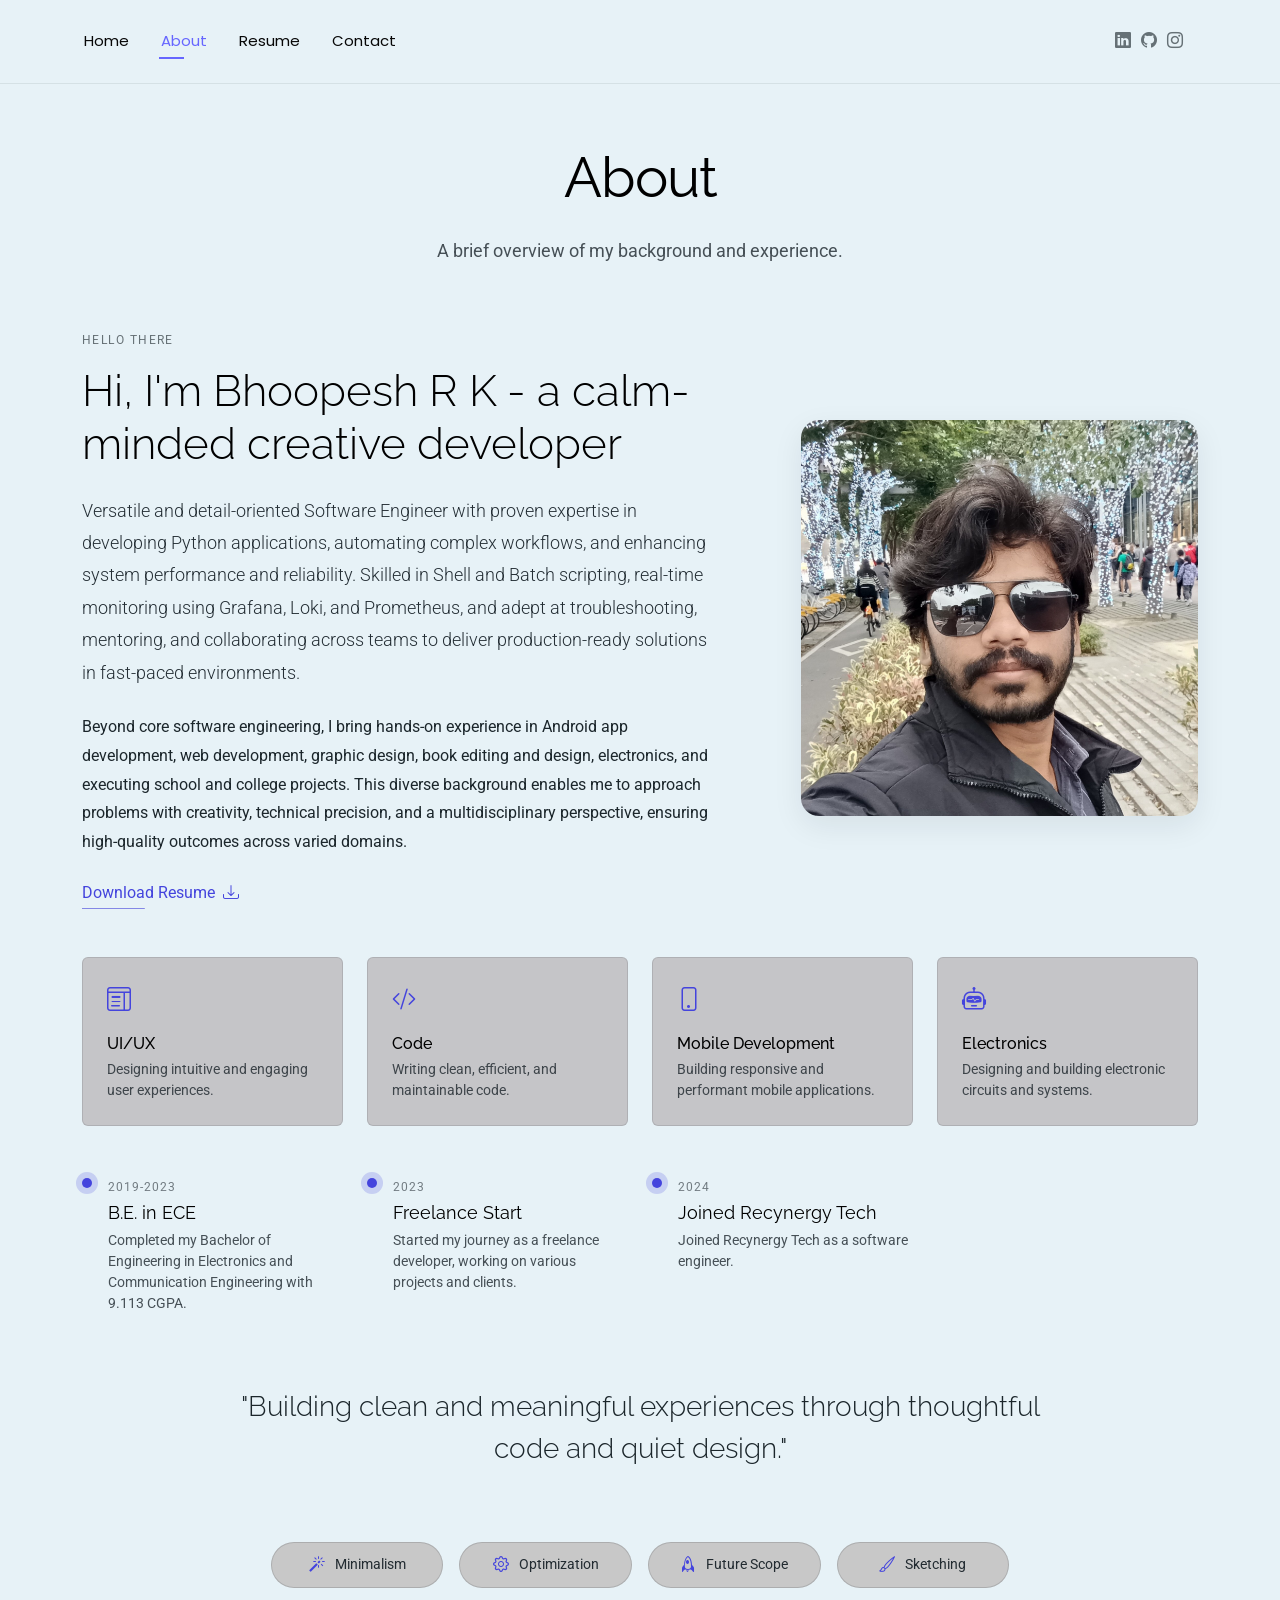
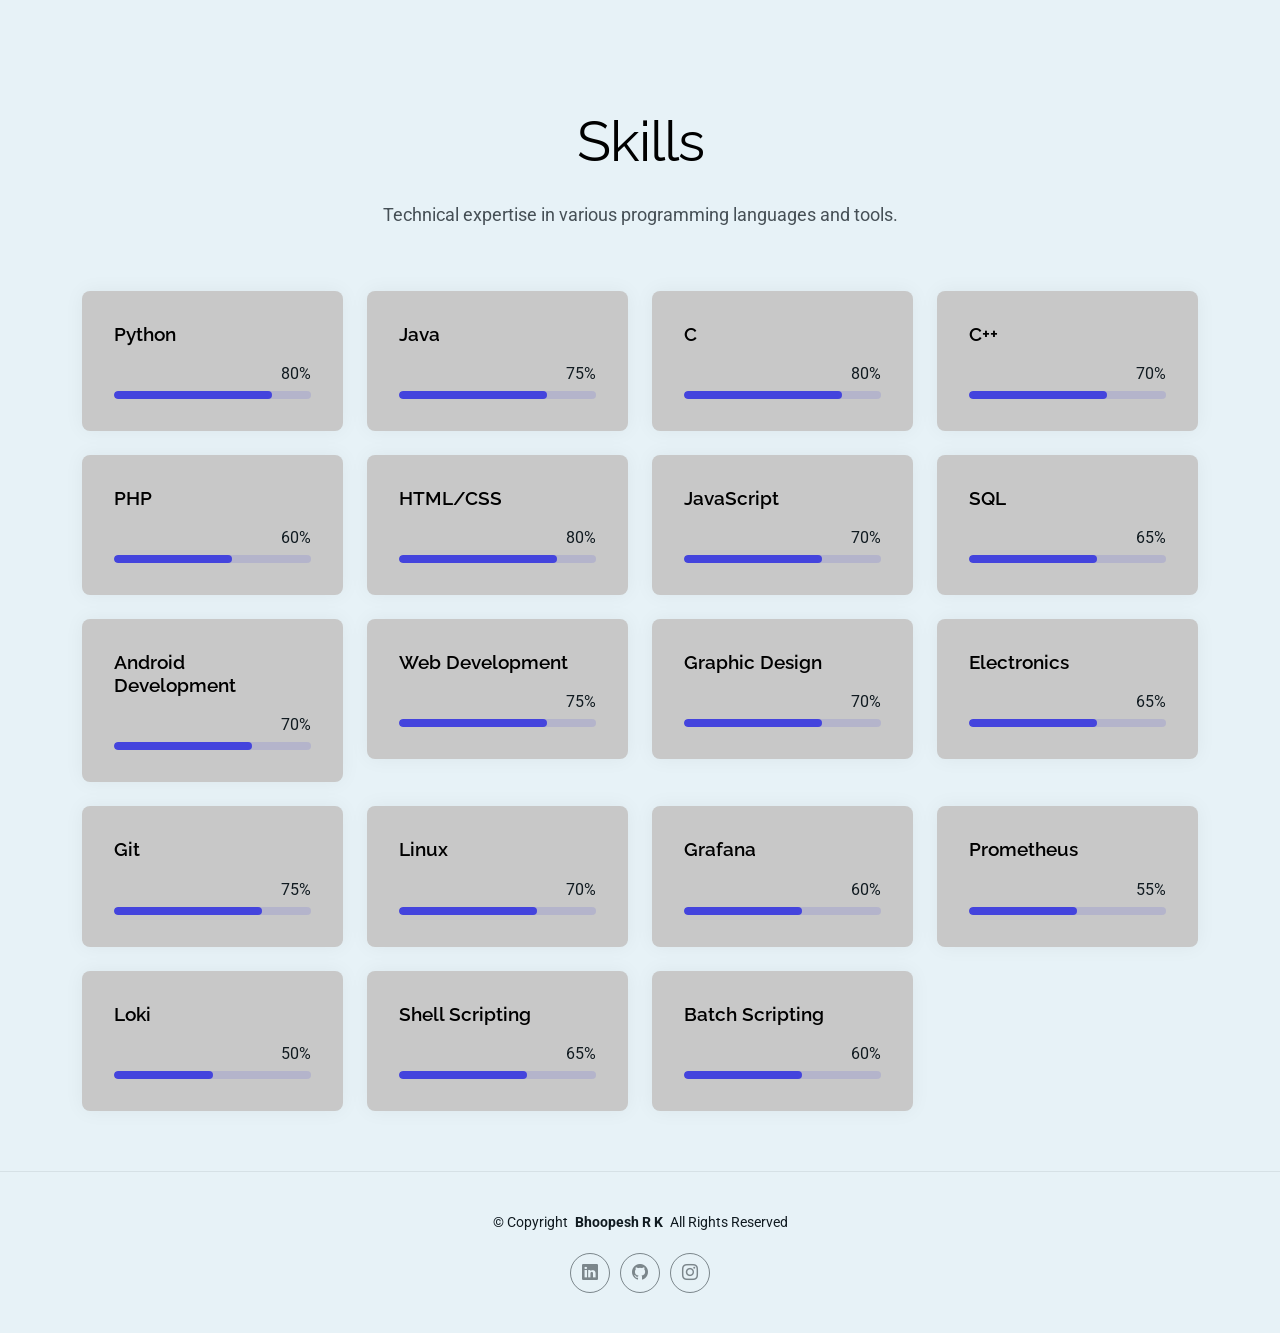
==== commit 4ac1cfff: "Remove portfolio links from about and index pages; update resume page title" ====
--- a/about.html
+++ b/about.html
@@ -95,9 +95,6 @@
 							</p>
 
 							<div class="cta-group">
-								<a href="portfolio.html" class="btn-ghost">
-									View My Work <i class="bi bi-arrow-up-right"></i>
-								</a>
 								<a href="./assets/Bhoopesh_R_K_Resume_09-06-2025.pdf" target="_blank"
 									class="link-underline">
 									Download Resume <i class="bi bi-download"></i>
